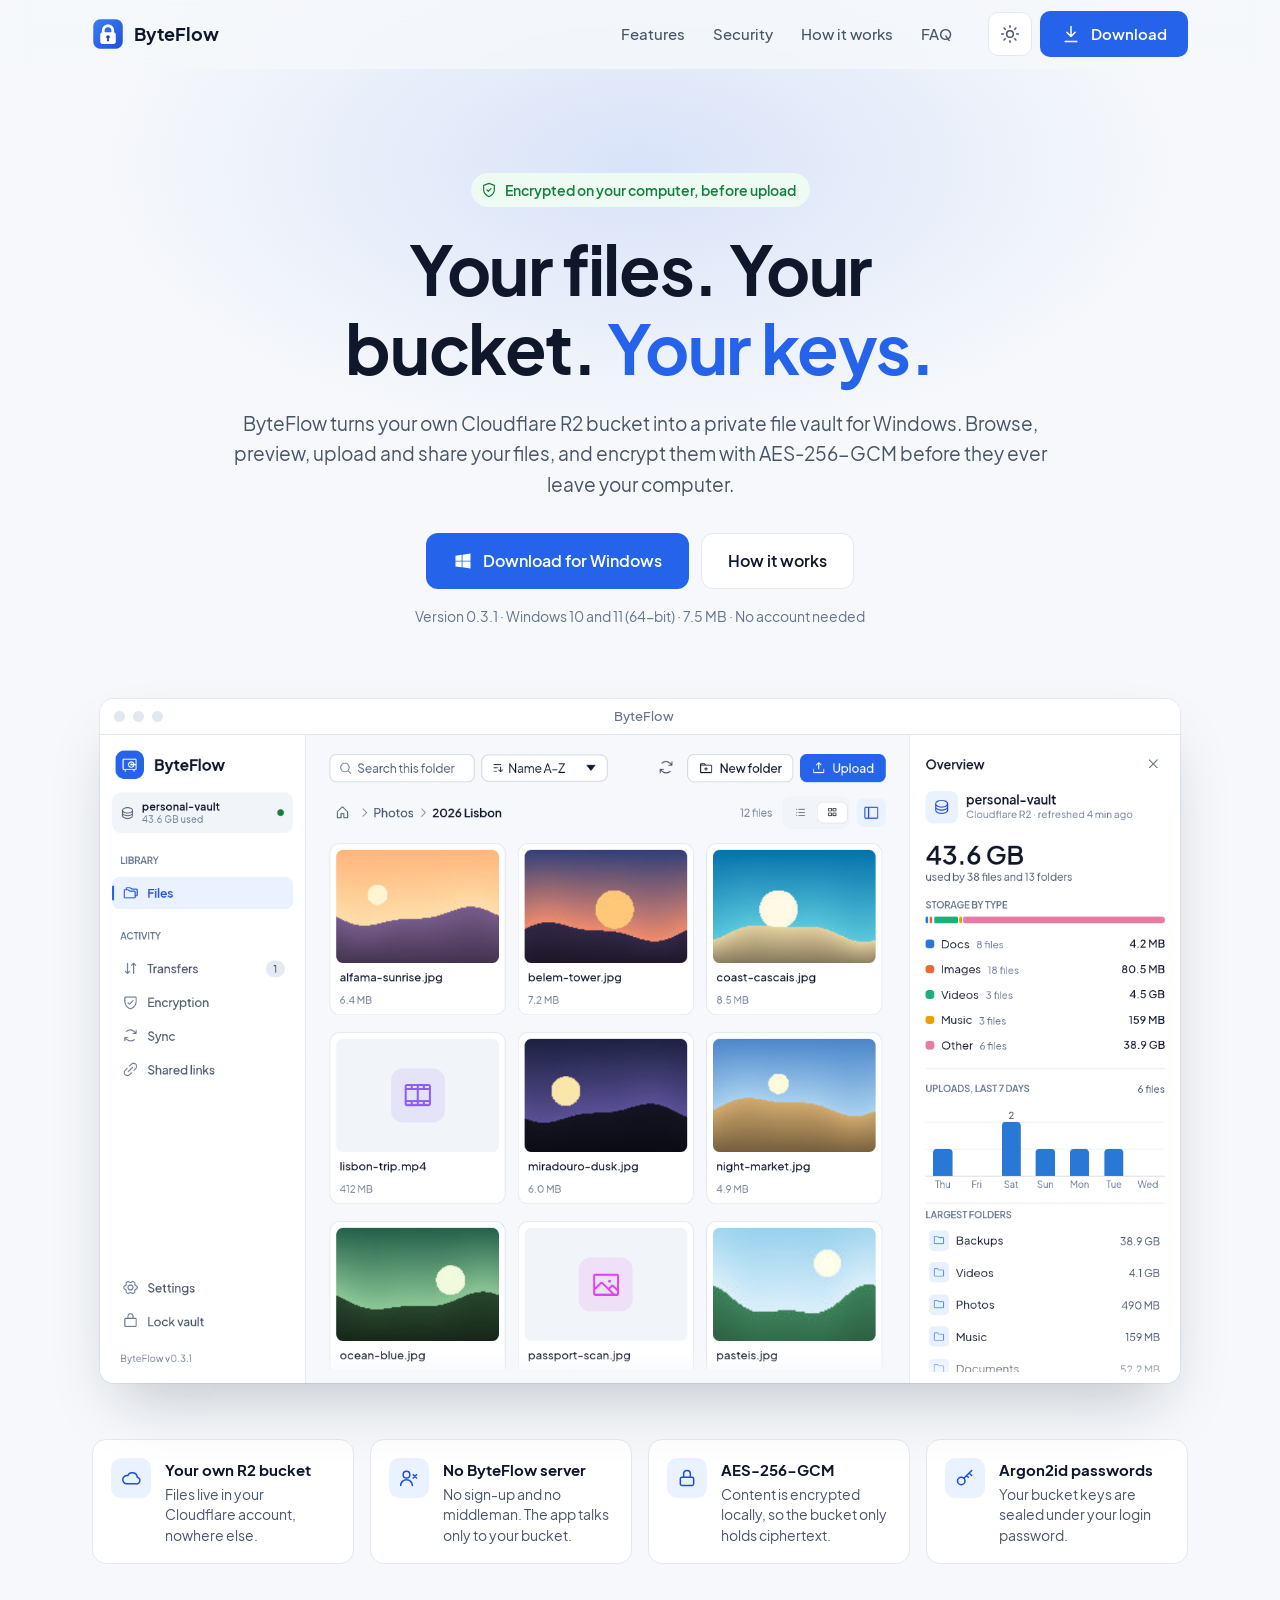
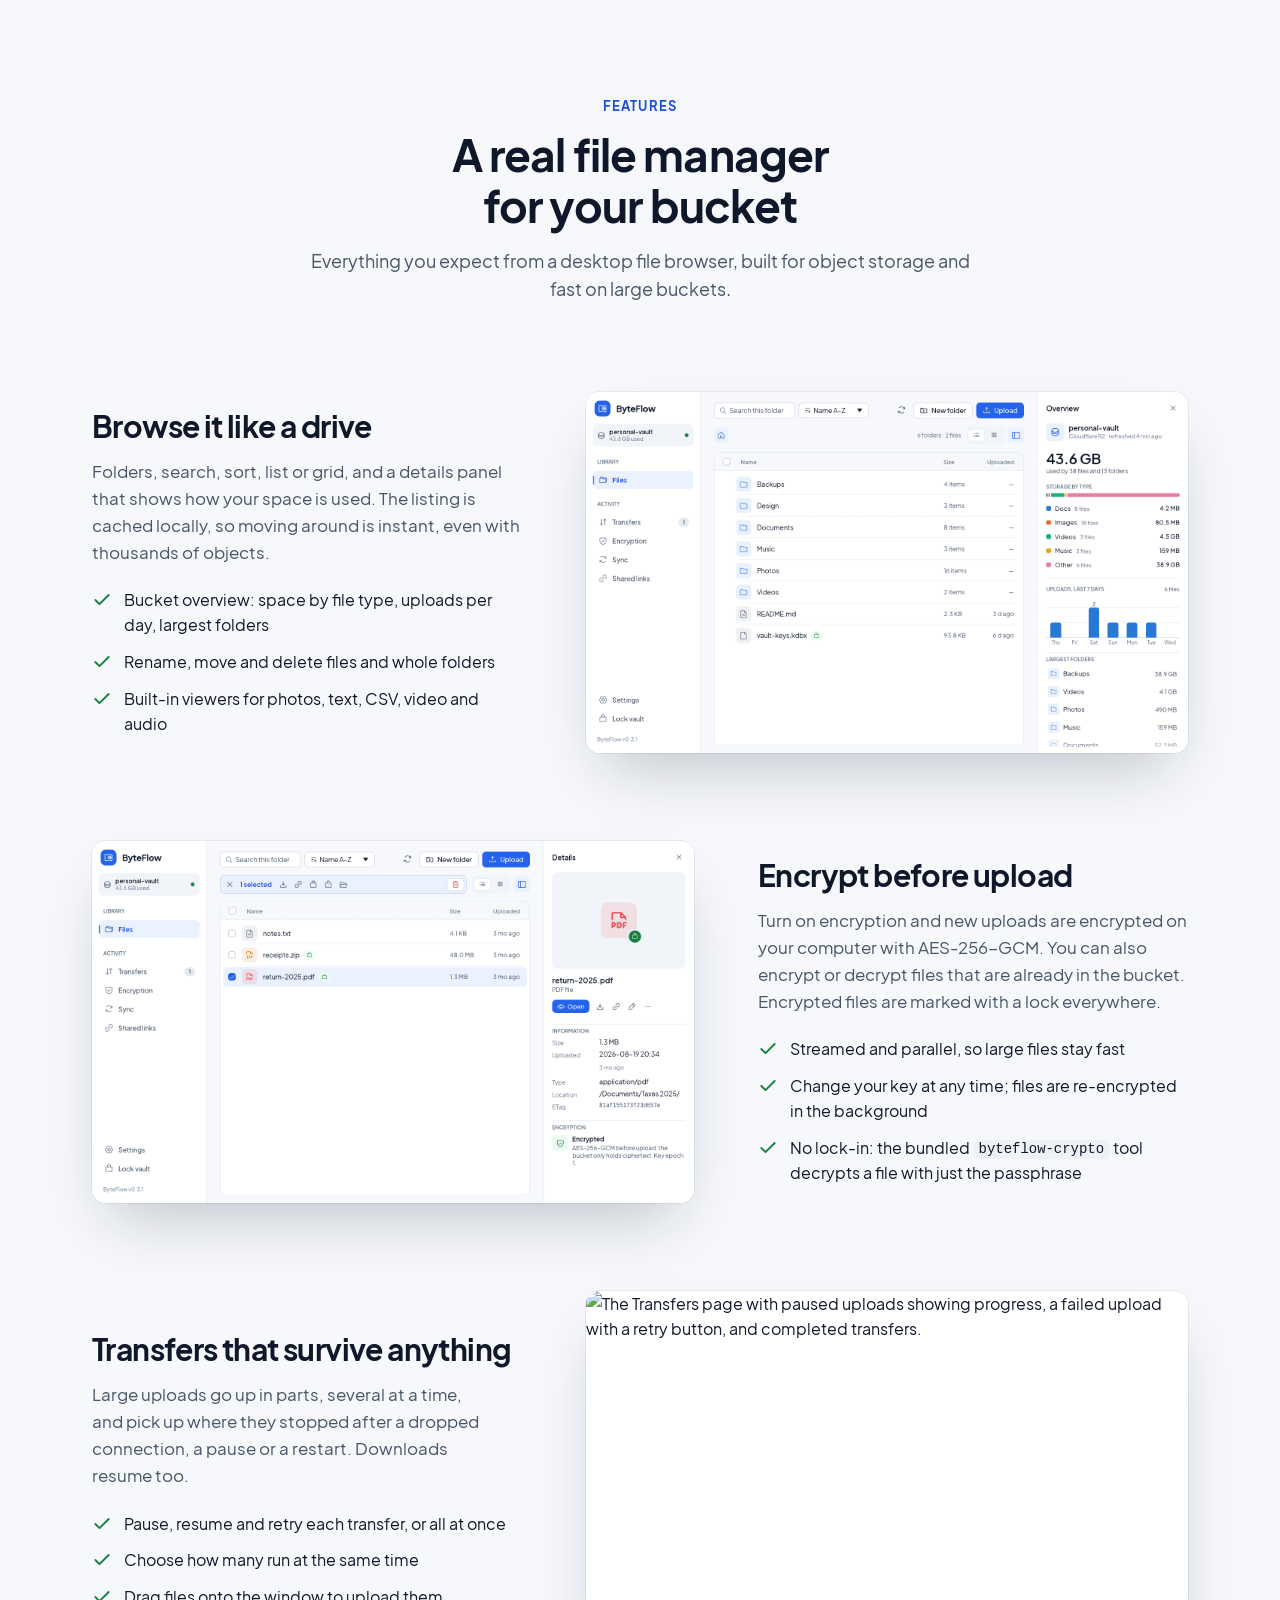
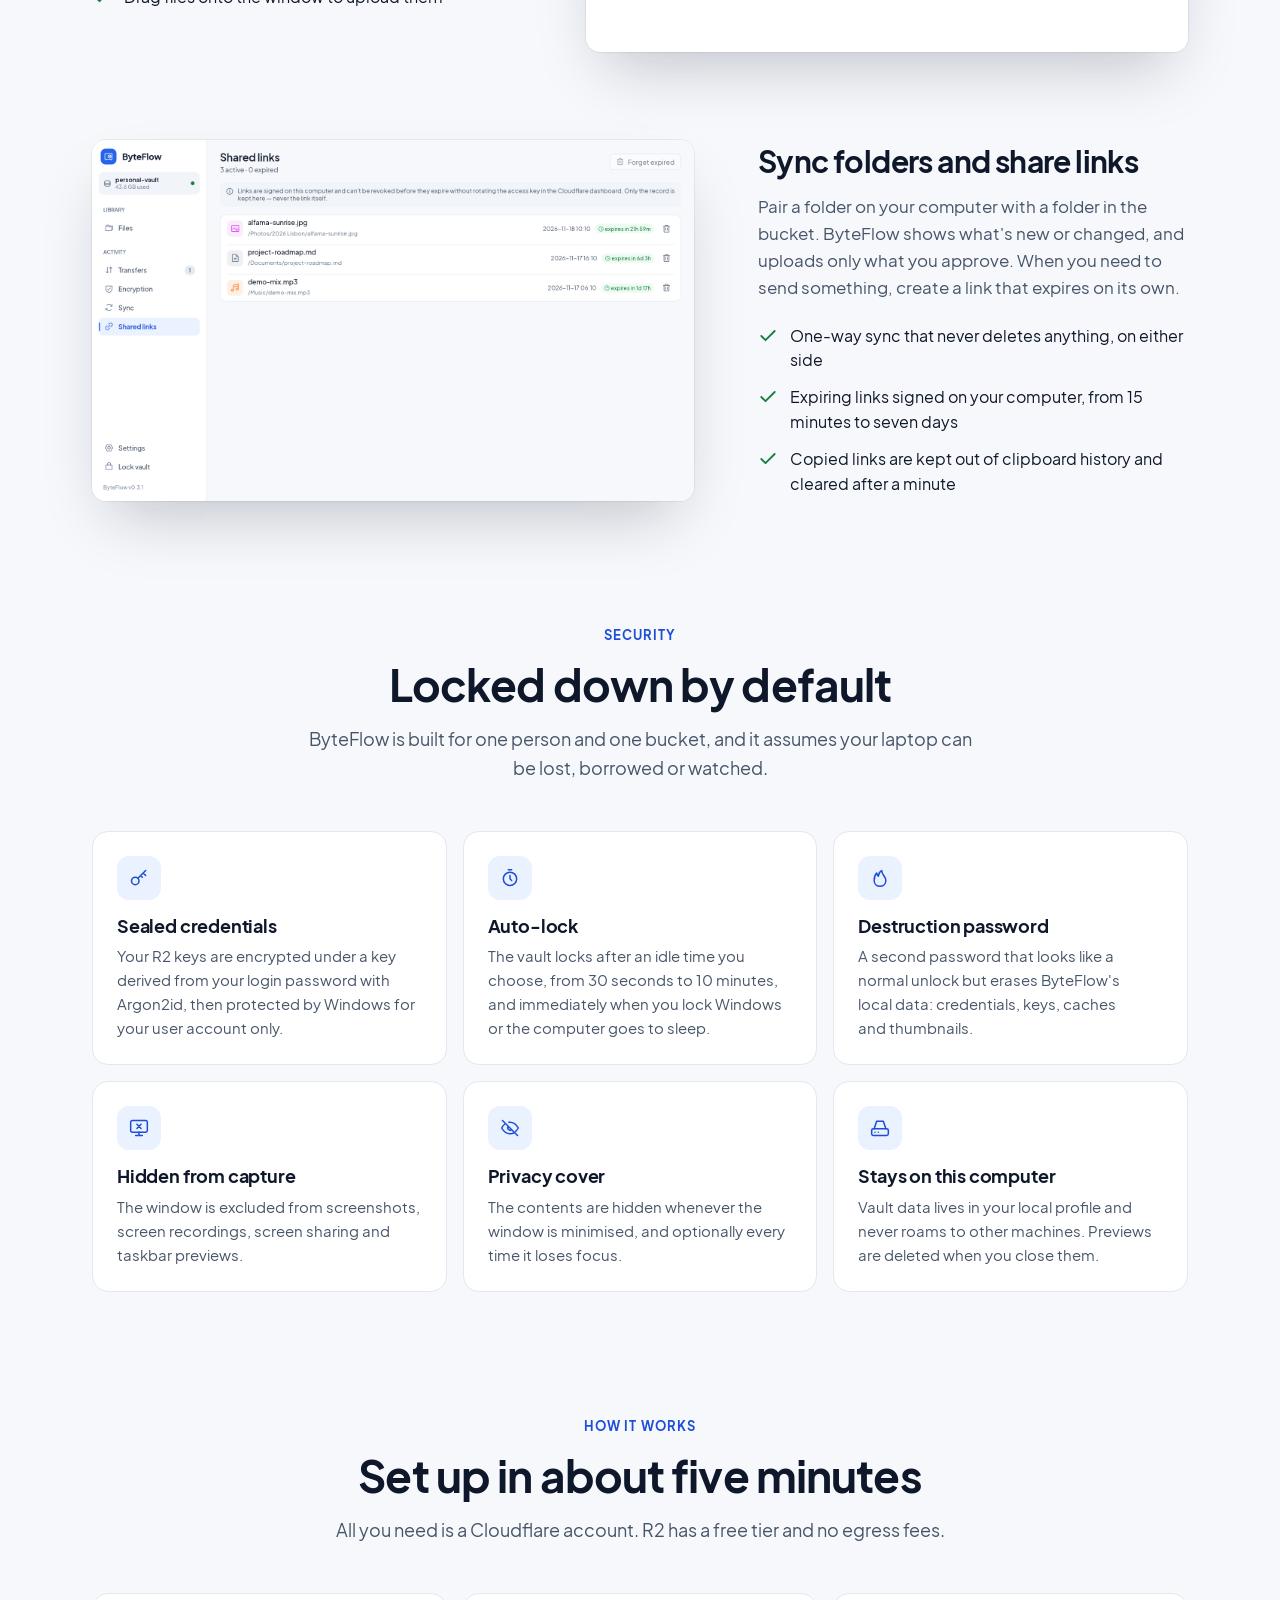
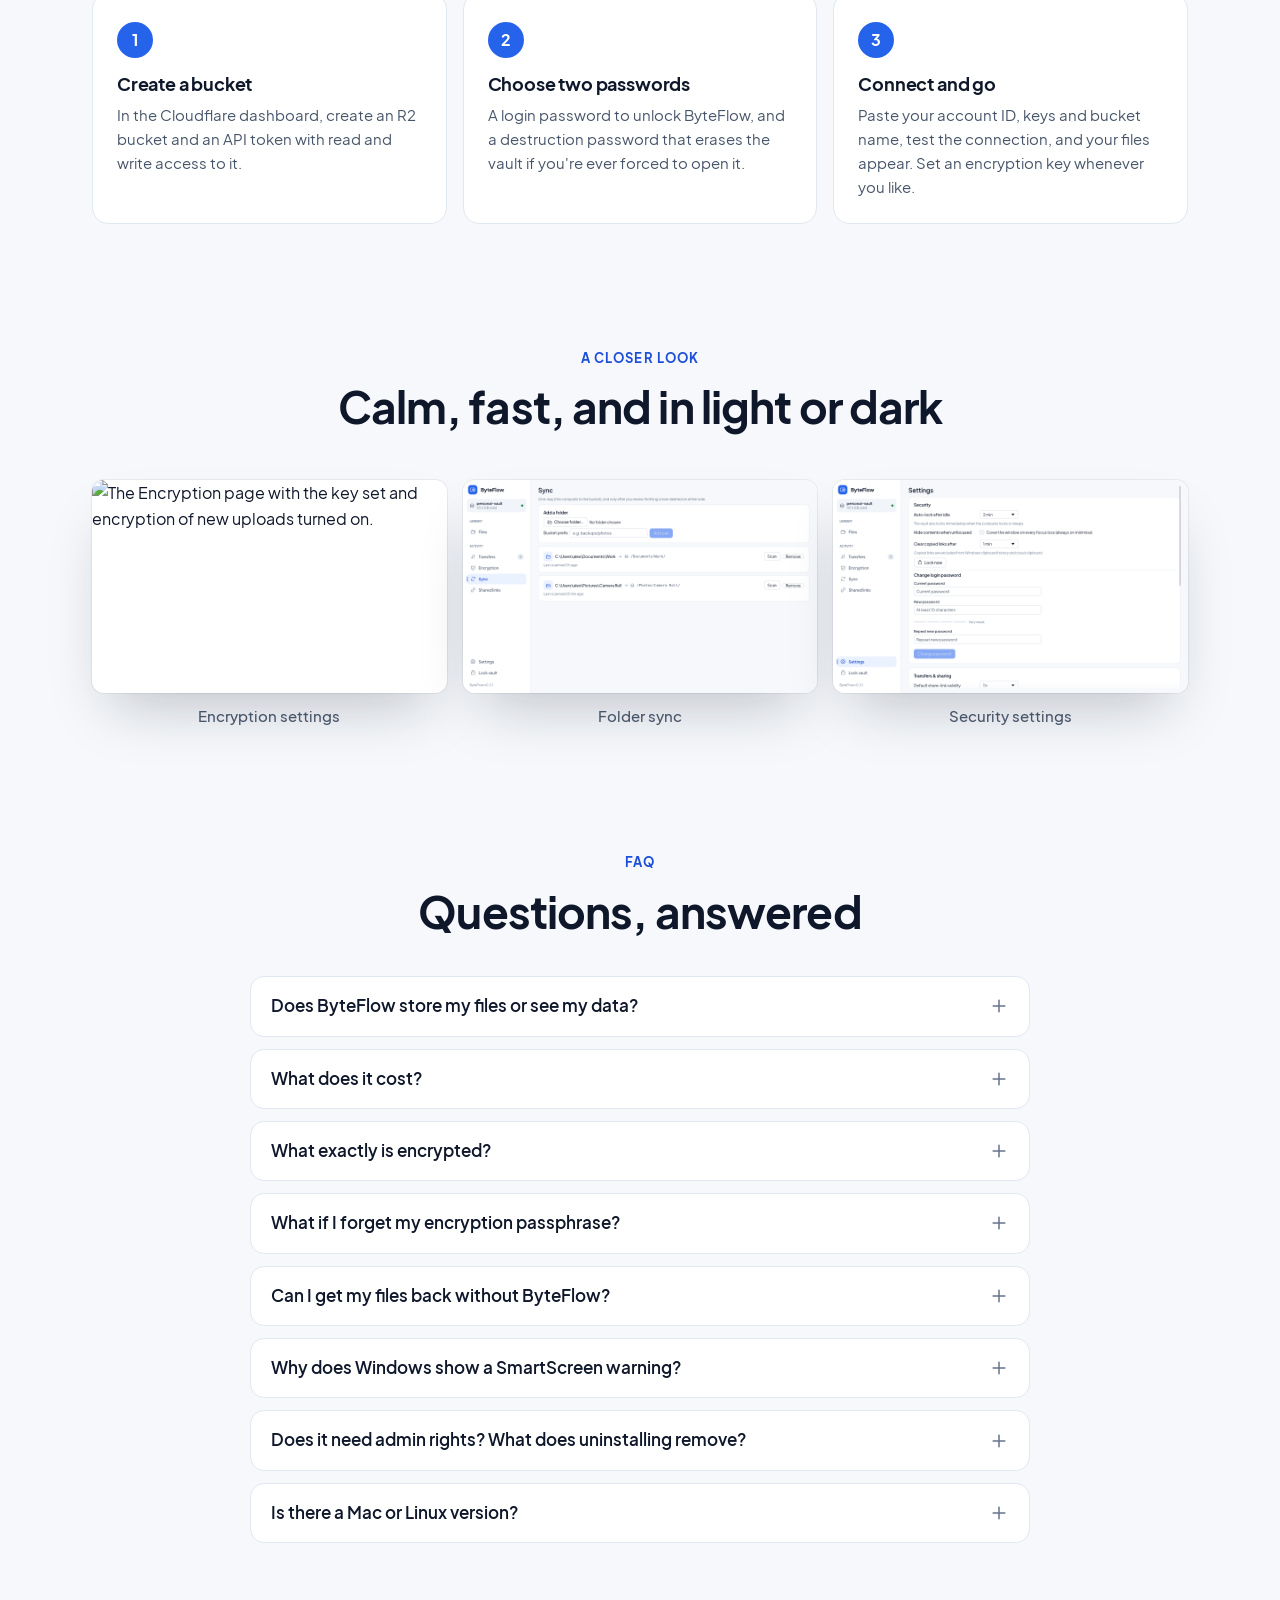
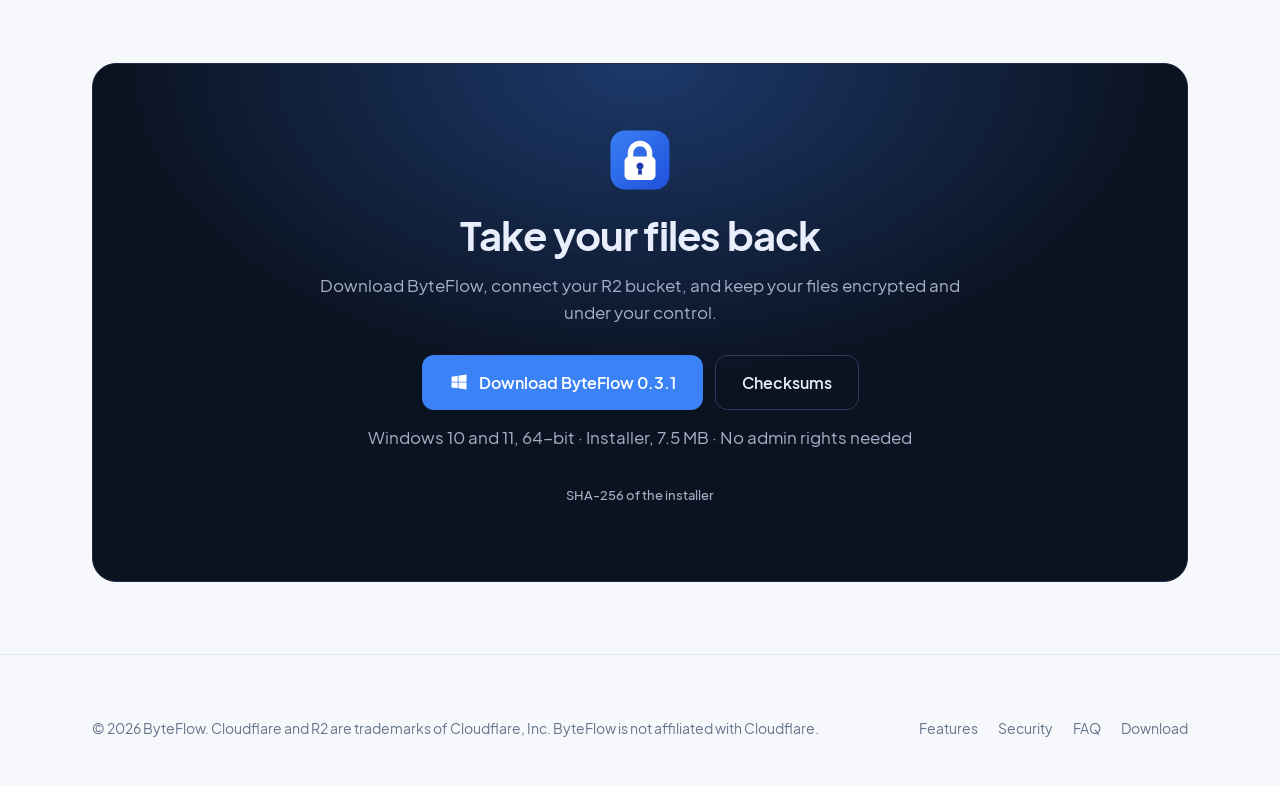
==== site/index.html @ e344b627 "Add product site and dev-env demo mode for screenshots - BYTEFLOW_DEV_DEMO seeds a throwaway vault w" ====
<!doctype html>
<html lang="en" class="no-js">
<head>
  <meta charset="utf-8">
  <meta name="viewport" content="width=device-width, initial-scale=1">
  <title>ByteFlow — Your encrypted file vault for Cloudflare R2</title>
  <meta name="description" content="ByteFlow is a Windows app that turns your own Cloudflare R2 bucket into a private file vault: browse, preview, upload and share, with AES-256-GCM encryption on your computer before anything leaves it.">
  <meta name="theme-color" content="#f6f8fb" media="(prefers-color-scheme: light)">
  <meta name="theme-color" content="#0b1220" media="(prefers-color-scheme: dark)">
  <meta property="og:type" content="website">
  <meta property="og:title" content="ByteFlow — Your encrypted file vault for Cloudflare R2">
  <meta property="og:description" content="Your files, in your own bucket, encrypted before they leave your computer. No ByteFlow account, no ByteFlow server.">
  <meta property="og:image" content="assets/photos-grid-light.png">
  <meta name="twitter:card" content="summary_large_image">
  <link rel="icon" href="favicon.ico" sizes="any">
  <link rel="icon" href="assets/icon.png" type="image/png">
  <link rel="apple-touch-icon" href="assets/icon.png">
  <link rel="preload" href="assets/fonts/PlusJakartaSans-Regular.ttf" as="font" type="font/ttf" crossorigin>
  <link rel="preload" href="assets/fonts/PlusJakartaSans-Bold.ttf" as="font" type="font/ttf" crossorigin>
  <script src="theme.js"></script>
  <link rel="stylesheet" href="styles.css">
</head>
<body>
<a class="skip" href="#main">Skip to content</a>

<svg class="sprite" width="0" height="0" aria-hidden="true">
  <symbol id="i-check" viewBox="0 0 24 24"><path d="M20 6 9 17l-5-5"/></symbol>
  <symbol id="i-plus" viewBox="0 0 24 24"><path d="M12 5v14M5 12h14"/></symbol>
  <symbol id="i-shield" viewBox="0 0 24 24"><path d="M12 22s8-4 8-10V5l-8-3-8 3v7c0 6 8 10 8 10z"/><path d="m9 12 2 2 4-4"/></symbol>
  <symbol id="i-lock" viewBox="0 0 24 24"><rect x="4" y="11" width="16" height="10" rx="2"/><path d="M8 11V7a4 4 0 0 1 8 0v4"/></symbol>
  <symbol id="i-key" viewBox="0 0 24 24"><circle cx="7.5" cy="15.5" r="4.5"/><path d="m10.7 12.3 9.3-9.3M17 6l3 3M14 9l2 2"/></symbol>
  <symbol id="i-cloud" viewBox="0 0 24 24"><path d="M17.5 19H7a5 5 0 1 1 1.1-9.9A6 6 0 0 1 19.5 11a4 4 0 0 1-2 8z"/></symbol>
  <symbol id="i-download" viewBox="0 0 24 24"><path d="M12 3v12M7 10l5 5 5-5M5 21h14"/></symbol>
  <symbol id="i-user-x" viewBox="0 0 24 24"><circle cx="9" cy="8" r="4"/><path d="M2 21a7 7 0 0 1 14 0M17 8l4 4M21 8l-4 4"/></symbol>
  <symbol id="i-timer" viewBox="0 0 24 24"><circle cx="12" cy="13" r="8"/><path d="M12 9v4l2 2M10 2h4"/></symbol>
  <symbol id="i-eye-off" viewBox="0 0 24 24"><path d="M3 3l18 18M10.6 5.1A10 10 0 0 1 12 5c6 0 10 7 10 7a17 17 0 0 1-3.2 4M6.6 6.6C3.9 8.4 2 12 2 12s4 7 10 7a9.7 9.7 0 0 0 5.4-1.6M9.9 9.9a3 3 0 0 0 4.2 4.2"/></symbol>
  <symbol id="i-monitor-x" viewBox="0 0 24 24"><rect x="2" y="3" width="20" height="14" rx="2"/><path d="M8 21h8M12 17v4M9.5 7.5l5 5M14.5 7.5l-5 5"/></symbol>
  <symbol id="i-clipboard" viewBox="0 0 24 24"><rect x="8" y="2" width="8" height="4" rx="1"/><path d="M16 4h2a2 2 0 0 1 2 2v14a2 2 0 0 1-2 2H6a2 2 0 0 1-2-2V6a2 2 0 0 1 2-2h2"/><path d="M9 13h6M9 17h4"/></symbol>
  <symbol id="i-flame" viewBox="0 0 24 24"><path d="M12 22c4 0 7-3 7-7 0-5-5-7-5-12-3 2-4 5-4 7-1-1-2-2-2-4-2 2-3 5-3 9 0 4 3 7 7 7z"/></symbol>
  <symbol id="i-drive" viewBox="0 0 24 24"><rect x="2" y="13" width="20" height="8" rx="2"/><path d="M5 13 8 4h8l3 9M6 17h.01M10 17h.01"/></symbol>
  <symbol id="i-terminal" viewBox="0 0 24 24"><path d="m4 17 6-6-6-6M12 19h8"/></symbol>
  <symbol id="i-sun" viewBox="0 0 24 24"><circle cx="12" cy="12" r="4"/><path d="M12 2v2M12 20v2M4.9 4.9l1.4 1.4M17.7 17.7l1.4 1.4M2 12h2M20 12h2M4.9 19.1l1.4-1.4M17.7 6.3l1.4-1.4"/></symbol>
  <symbol id="i-moon" viewBox="0 0 24 24"><path d="M21 12.8A9 9 0 1 1 11.2 3a7 7 0 0 0 9.8 9.8z"/></symbol>
  <symbol id="i-windows" viewBox="0 0 24 24"><path fill="currentColor" stroke="none" d="M3 5.6 10.4 4.6v7H3zM11.4 4.4 21 3v8.6h-9.6zM3 12.6h7.4v7L3 18.5zM11.4 12.6H21V21l-9.6-1.4z"/></symbol>
</svg>

<header class="nav" id="top">
  <div class="wrap">
    <a class="brand" href="#top" aria-label="ByteFlow home"><img src="assets/icon.png" alt="" width="32" height="32">ByteFlow</a>
    <nav aria-label="Main">
      <ul class="nav-links">
        <li><a href="#features">Features</a></li>
        <li><a href="#security">Security</a></li>
        <li><a href="#how">How it works</a></li>
        <li><a href="#faq">FAQ</a></li>
      </ul>
    </nav>
    <div class="nav-actions">
      <button class="theme-btn" type="button" id="theme-toggle" aria-label="Switch between light and dark theme">
        <svg class="icon sun" aria-hidden="true"><use href="#i-sun"/></svg>
        <svg class="icon moon" aria-hidden="true"><use href="#i-moon"/></svg>
      </button>
      <a class="btn btn-primary" href="#download"><svg class="icon" aria-hidden="true"><use href="#i-download"/></svg><span class="label-long">Download</span><span class="sr-only"> ByteFlow</span></a>
    </div>
  </div>
</header>

<main id="main">
  <section class="hero">
    <div class="wrap">
      <span class="eyebrow"><svg class="icon" aria-hidden="true"><use href="#i-shield"/></svg>Encrypted on your computer, before upload</span>
      <h1>Your files. Your bucket. <span class="accent">Your keys.</span></h1>
      <p class="lede">ByteFlow turns your own Cloudflare R2 bucket into a private file vault for Windows. Browse, preview, upload and share your files, and encrypt them with AES-256-GCM before they ever leave your computer.</p>
      <div class="hero-ctas">
        <a class="btn btn-primary btn-lg" href="download/ByteFlow-Setup-0.3.1-windows-x64.exe" download><svg class="icon" aria-hidden="true"><use href="#i-windows"/></svg>Download for Windows</a>
        <a class="btn btn-ghost btn-lg" href="#how">How it works</a>
      </div>
      <p class="hero-meta">Version 0.3.1 · Windows 10 and 11 (64-bit) · 7.5 MB · No account needed</p>

      <div class="shot">
        <div class="shot-bar" aria-hidden="true"><span></span><span></span><span></span><em>ByteFlow</em></div>
        <picture>
          <source srcset="assets/photos-grid-dark.png" media="(prefers-color-scheme: dark)" data-dark>
          <img src="assets/photos-grid-light.png" width="1600" height="960" fetchpriority="high" decoding="async"
               alt="ByteFlow showing a photo folder as a thumbnail grid, with a bucket overview panel listing 43.6 GB used, storage by type and recent uploads.">
        </picture>
      </div>
    </div>
  </section>

  <section class="facts" aria-label="At a glance">
    <div class="wrap">
      <ul>
        <li class="reveal"><span class="badge"><svg class="icon" aria-hidden="true"><use href="#i-cloud"/></svg></span><div><strong>Your own R2 bucket</strong><small>Files live in your Cloudflare account, nowhere else.</small></div></li>
        <li class="reveal"><span class="badge"><svg class="icon" aria-hidden="true"><use href="#i-user-x"/></svg></span><div><strong>No ByteFlow server</strong><small>No sign-up and no middleman. The app talks only to your bucket.</small></div></li>
        <li class="reveal"><span class="badge"><svg class="icon" aria-hidden="true"><use href="#i-lock"/></svg></span><div><strong>AES-256-GCM</strong><small>Content is encrypted locally, so the bucket only holds ciphertext.</small></div></li>
        <li class="reveal"><span class="badge"><svg class="icon" aria-hidden="true"><use href="#i-key"/></svg></span><div><strong>Argon2id passwords</strong><small>Your bucket keys are sealed under your login password.</small></div></li>
      </ul>
    </div>
  </section>

  <section class="section" id="features">
    <div class="wrap">
      <div class="section-head reveal">
        <span class="kicker">Features</span>
        <h2>A real file manager for your bucket</h2>
        <p>Everything you expect from a desktop file browser, built for object storage and fast on large buckets.</p>
      </div>

      <div class="feature">
        <div class="feature-text reveal">
          <h3>Browse it like a drive</h3>
          <p>Folders, search, sort, list or grid, and a details panel that shows how your space is used. The listing is cached locally, so moving around is instant, even with thousands of objects.</p>
          <ul class="checks">
            <li><svg class="icon" aria-hidden="true"><use href="#i-check"/></svg><span>Bucket overview: space by file type, uploads per day, largest folders</span></li>
            <li><svg class="icon" aria-hidden="true"><use href="#i-check"/></svg><span>Rename, move and delete files and whole folders</span></li>
            <li><svg class="icon" aria-hidden="true"><use href="#i-check"/></svg><span>Built-in viewers for photos, text, CSV, video and audio</span></li>
          </ul>
        </div>
        <div class="shot reveal">
          <picture>
            <source srcset="assets/files-dark.png" media="(prefers-color-scheme: dark)" data-dark>
            <img src="assets/files-light.png" width="1600" height="960" loading="lazy" decoding="async"
                 alt="The Files page listing the bucket's folders, with the overview panel showing storage by type and the largest folders.">
          </picture>
        </div>
      </div>

      <div class="feature flip">
        <div class="feature-text reveal">
          <h3>Encrypt before upload</h3>
          <p>Turn on encryption and new uploads are encrypted on your computer with AES-256-GCM. You can also encrypt or decrypt files that are already in the bucket. Encrypted files are marked with a lock everywhere.</p>
          <ul class="checks">
            <li><svg class="icon" aria-hidden="true"><use href="#i-check"/></svg><span>Streamed and parallel, so large files stay fast</span></li>
            <li><svg class="icon" aria-hidden="true"><use href="#i-check"/></svg><span>Change your key at any time; files are re-encrypted in the background</span></li>
            <li><svg class="icon" aria-hidden="true"><use href="#i-check"/></svg><span>No lock-in: the bundled <code>byteflow-crypto</code> tool decrypts a file with just the passphrase</span></li>
          </ul>
        </div>
        <div class="shot reveal">
          <picture>
            <source srcset="assets/file-details-dark.png" media="(prefers-color-scheme: dark)" data-dark>
            <img src="assets/file-details-light.png" width="1600" height="960" loading="lazy" decoding="async"
                 alt="An encrypted PDF selected in ByteFlow. The details panel shows its size, type and location, and marks it encrypted with AES-256-GCM.">
          </picture>
        </div>
      </div>

      <div class="feature">
        <div class="feature-text reveal">
          <h3>Transfers that survive anything</h3>
          <p>Large uploads go up in parts, several at a time, and pick up where they stopped after a dropped connection, a pause or a restart. Downloads resume too.</p>
          <ul class="checks">
            <li><svg class="icon" aria-hidden="true"><use href="#i-check"/></svg><span>Pause, resume and retry each transfer, or all at once</span></li>
            <li><svg class="icon" aria-hidden="true"><use href="#i-check"/></svg><span>Choose how many run at the same time</span></li>
            <li><svg class="icon" aria-hidden="true"><use href="#i-check"/></svg><span>Drag files onto the window to upload them</span></li>
          </ul>
        </div>
        <div class="shot reveal">
          <picture>
            <source srcset="assets/transfers-dark.png" media="(prefers-color-scheme: dark)" data-dark>
            <img src="assets/transfers-light.png" width="1600" height="960" loading="lazy" decoding="async"
                 alt="The Transfers page with paused uploads showing progress, a failed upload with a retry button, and completed transfers.">
          </picture>
        </div>
      </div>

      <div class="feature flip">
        <div class="feature-text reveal">
          <h3>Sync folders and share links</h3>
          <p>Pair a folder on your computer with a folder in the bucket. ByteFlow shows what's new or changed, and uploads only what you approve. When you need to send something, create a link that expires on its own.</p>
          <ul class="checks">
            <li><svg class="icon" aria-hidden="true"><use href="#i-check"/></svg><span>One-way sync that never deletes anything, on either side</span></li>
            <li><svg class="icon" aria-hidden="true"><use href="#i-check"/></svg><span>Expiring links signed on your computer, from 15 minutes to seven days</span></li>
            <li><svg class="icon" aria-hidden="true"><use href="#i-check"/></svg><span>Copied links are kept out of clipboard history and cleared after a minute</span></li>
          </ul>
        </div>
        <div class="shot reveal">
          <picture>
            <source srcset="assets/links-dark.png" media="(prefers-color-scheme: dark)" data-dark>
            <img src="assets/links-light.png" width="1600" height="960" loading="lazy" decoding="async"
                 alt="The Shared links page listing three active links, each with its creation time and how long until it expires.">
          </picture>
        </div>
      </div>
    </div>
  </section>

  <section class="section" id="security">
    <div class="wrap">
      <div class="section-head reveal">
        <span class="kicker">Security</span>
        <h2>Locked down by default</h2>
        <p>ByteFlow is built for one person and one bucket, and it assumes your laptop can be lost, borrowed or watched.</p>
      </div>
      <div class="grid">
        <article class="card reveal">
          <span class="badge"><svg class="icon" aria-hidden="true"><use href="#i-key"/></svg></span>
          <h3>Sealed credentials</h3>
          <p>Your R2 keys are encrypted under a key derived from your login password with Argon2id, then protected by Windows for your user account only.</p>
        </article>
        <article class="card reveal">
          <span class="badge"><svg class="icon" aria-hidden="true"><use href="#i-timer"/></svg></span>
          <h3>Auto-lock</h3>
          <p>The vault locks after an idle time you choose, from 30 seconds to 10 minutes, and immediately when you lock Windows or the computer goes to sleep.</p>
        </article>
        <article class="card reveal">
          <span class="badge"><svg class="icon" aria-hidden="true"><use href="#i-flame"/></svg></span>
          <h3>Destruction password</h3>
          <p>A second password that looks like a normal unlock but erases ByteFlow's local data: credentials, keys, caches and thumbnails.</p>
        </article>
        <article class="card reveal">
          <span class="badge"><svg class="icon" aria-hidden="true"><use href="#i-monitor-x"/></svg></span>
          <h3>Hidden from capture</h3>
          <p>The window is excluded from screenshots, screen recordings, screen sharing and taskbar previews.</p>
        </article>
        <article class="card reveal">
          <span class="badge"><svg class="icon" aria-hidden="true"><use href="#i-eye-off"/></svg></span>
          <h3>Privacy cover</h3>
          <p>The contents are hidden whenever the window is minimised, and optionally every time it loses focus.</p>
        </article>
        <article class="card reveal">
          <span class="badge"><svg class="icon" aria-hidden="true"><use href="#i-drive"/></svg></span>
          <h3>Stays on this computer</h3>
          <p>Vault data lives in your local profile and never roams to other machines. Previews are deleted when you close them.</p>
        </article>
      </div>
    </div>
  </section>

  <section class="section" id="how">
    <div class="wrap">
      <div class="section-head reveal">
        <span class="kicker">How it works</span>
        <h2>Set up in about five minutes</h2>
        <p>All you need is a Cloudflare account. R2 has a free tier and no egress fees.</p>
      </div>
      <ol class="steps">
        <li class="reveal">
          <h3>Create a bucket</h3>
          <p>In the Cloudflare dashboard, create an R2 bucket and an API token with read and write access to it.</p>
        </li>
        <li class="reveal">
          <h3>Choose two passwords</h3>
          <p>A login password to unlock ByteFlow, and a destruction password that erases the vault if you're ever forced to open it.</p>
        </li>
        <li class="reveal">
          <h3>Connect and go</h3>
          <p>Paste your account ID, keys and bucket name, test the connection, and your files appear. Set an encryption key whenever you like.</p>
        </li>
      </ol>
    </div>
  </section>

  <section class="section" id="screens" aria-labelledby="screens-h">
    <div class="wrap">
      <div class="section-head reveal">
        <span class="kicker">A closer look</span>
        <h2 id="screens-h">Calm, fast, and in light or dark</h2>
      </div>
      <div class="gallery">
        <figure class="reveal">
          <div class="shot">
            <picture>
              <source srcset="assets/encryption-dark.png" media="(prefers-color-scheme: dark)" data-dark>
              <img src="assets/encryption-light.png" width="1600" height="960" loading="lazy" decoding="async" alt="The Encryption page with the key set and encryption of new uploads turned on.">
            </picture>
          </div>
          <figcaption>Encryption settings</figcaption>
        </figure>
        <figure class="reveal">
          <div class="shot">
            <picture>
              <source srcset="assets/sync-dark.png" media="(prefers-color-scheme: dark)" data-dark>
              <img src="assets/sync-light.png" width="1600" height="960" loading="lazy" decoding="async" alt="The Sync page with two local folders paired to bucket folders.">
            </picture>
          </div>
          <figcaption>Folder sync</figcaption>
        </figure>
        <figure class="reveal">
          <div class="shot">
            <picture>
              <source srcset="assets/settings-dark.png" media="(prefers-color-scheme: dark)" data-dark>
              <img src="assets/settings-light.png" width="1600" height="960" loading="lazy" decoding="async" alt="The Settings page with auto-lock, privacy cover, clipboard clearing and password options.">
            </picture>
          </div>
          <figcaption>Security settings</figcaption>
        </figure>
      </div>
    </div>
  </section>

  <section class="section" id="faq">
    <div class="wrap">
      <div class="section-head reveal">
        <span class="kicker">FAQ</span>
        <h2>Questions, answered</h2>
      </div>
      <div class="faq">
        <details>
          <summary>Does ByteFlow store my files or see my data?<svg class="icon" aria-hidden="true"><use href="#i-plus"/></svg></summary>
          <div><p>No. There is no ByteFlow server or account. The app connects directly to your own R2 bucket, and your credentials stay on your computer, encrypted.</p></div>
        </details>
        <details>
          <summary>What does it cost?<svg class="icon" aria-hidden="true"><use href="#i-plus"/></svg></summary>
          <div><p>The app is free to download. Storage is billed by Cloudflare to your own account at their R2 rates, and R2 includes a free tier.</p></div>
        </details>
        <details>
          <summary>What exactly is encrypted?<svg class="icon" aria-hidden="true"><use href="#i-plus"/></svg></summary>
          <div>
            <p>With encryption on, the contents of each file are encrypted with AES-256-GCM on your computer before upload, so Cloudflare only ever stores ciphertext.</p>
            <p>File and folder names, sizes and dates are not encrypted: they stay readable so you can browse the bucket. Keep that in mind when you name sensitive files.</p>
          </div>
        </details>
        <details>
          <summary>What if I forget my encryption passphrase?<svg class="icon" aria-hidden="true"><use href="#i-plus"/></svg></summary>
          <div><p>Encrypted files can't be recovered without it. Nobody, including us, has a copy or a back door. Keep the passphrase in a password manager.</p></div>
        </details>
        <details>
          <summary>Can I get my files back without ByteFlow?<svg class="icon" aria-hidden="true"><use href="#i-plus"/></svg></summary>
          <div><p>Yes. Unencrypted files are ordinary objects in your bucket, readable by any S3-compatible tool. Encrypted files can be decrypted with the <code>byteflow-crypto</code> command-line tool and your passphrase, with no vault or account needed.</p></div>
        </details>
        <details>
          <summary>Why does Windows show a SmartScreen warning?<svg class="icon" aria-hidden="true"><use href="#i-plus"/></svg></summary>
          <div><p>The installer isn't code-signed yet, so Windows warns about it the first time. Choose "More info", then "Run anyway". You can check the download against its SHA-256 checksum below.</p></div>
        </details>
        <details>
          <summary>Does it need admin rights? What does uninstalling remove?<svg class="icon" aria-hidden="true"><use href="#i-plus"/></svg></summary>
          <div><p>No admin rights are needed: ByteFlow installs for your user by default, and offers an all-users install. Uninstalling removes the program but keeps your vault, so a reinstall picks up where you left off. To erase the vault, use Settings → Danger zone.</p></div>
        </details>
        <details>
          <summary>Is there a Mac or Linux version?<svg class="icon" aria-hidden="true"><use href="#i-plus"/></svg></summary>
          <div><p>Not yet. ByteFlow currently ships for Windows 10 and 11 (64-bit).</p></div>
        </details>
      </div>
    </div>
  </section>

  <section class="cta" id="download">
    <div class="wrap">
      <div class="cta-box reveal">
        <img src="assets/icon.png" alt="" width="64" height="64" loading="lazy">
        <h2>Take your files back</h2>
        <p>Download ByteFlow, connect your R2 bucket, and keep your files encrypted and under your control.</p>
        <div class="hero-ctas">
          <a class="btn btn-primary btn-lg" href="download/ByteFlow-Setup-0.3.1-windows-x64.exe" download><svg class="icon" aria-hidden="true"><use href="#i-windows"/></svg>Download ByteFlow 0.3.1</a>
          <a class="btn btn-ghost btn-lg" href="download/SHA256SUMS.txt">Checksums</a>
        </div>
        <p class="dl-meta">Windows 10 and 11, 64-bit · Installer, 7.5 MB · No admin rights needed</p>
        <details class="checksum">
          <summary>SHA-256 of the installer</summary>
          <code>cd240e734c96a6d58d6cde2e15791be1facfe9e48cc774603b55c0c5f3d3bc77</code>
        </details>
      </div>
    </div>
  </section>
</main>

<footer>
  <div class="wrap">
    <p>© 2026 ByteFlow. Cloudflare and R2 are trademarks of Cloudflare, Inc. ByteFlow is not affiliated with Cloudflare.</p>
    <nav aria-label="Footer">
      <a href="#features">Features</a>
      <a href="#security">Security</a>
      <a href="#faq">FAQ</a>
      <a href="#download">Download</a>
    </nav>
  </div>
</footer>

<script src="main.js" defer></script>
</body>
</html>
---- site/styles.css ----
/* ByteFlow site. Tokens mirror the app's theme.rs so the page and the
   screenshots read as one product. Fonts are self-hosted: no third-party
   requests. */

@font-face { font-family: "Plus Jakarta Sans"; src: url("assets/fonts/PlusJakartaSans-Regular.ttf") format("truetype"); font-weight: 400; font-display: swap; }
@font-face { font-family: "Plus Jakarta Sans"; src: url("assets/fonts/PlusJakartaSans-Medium.ttf") format("truetype"); font-weight: 500; font-display: swap; }
@font-face { font-family: "Plus Jakarta Sans"; src: url("assets/fonts/PlusJakartaSans-SemiBold.ttf") format("truetype"); font-weight: 600; font-display: swap; }
@font-face { font-family: "Plus Jakarta Sans"; src: url("assets/fonts/PlusJakartaSans-Bold.ttf") format("truetype"); font-weight: 700; font-display: swap; }

:root {
  color-scheme: light;
  --canvas: #f6f8fb;
  --surface: #ffffff;
  --surface-2: #eef2f7;
  --border: #e2e8f0;
  --text: #0f172a;
  --text-muted: #475569;
  --text-subtle: #64748b;
  --primary: #2563eb;
  --primary-hover: #1d4ed8;
  --primary-soft: #eaf1ff;
  --primary-text: #1d4ed8;
  --on-primary: #ffffff;
  --success: #15803d;
  --success-soft: #edfbf2;
  --hero-glow: rgba(37, 99, 235, 0.14);
  --shot-shadow: 0 30px 60px -20px rgba(15, 23, 42, 0.25), 0 0 0 1px rgba(15, 23, 42, 0.06);
  --radius: 16px;
  --max: 1160px;
  --gutter: clamp(16px, 4vw, 32px);
}

@media (prefers-color-scheme: dark) {
  :root:not([data-theme="light"]) {
    color-scheme: dark;
    --canvas: #0b1220;
    --surface: #111a2e;
    --surface-2: #16213a;
    --border: #1f2b45;
    --text: #e8eefb;
    --text-muted: #a5b1c8;
    --text-subtle: #8693ad;
    --primary: #3b82f6;
    --primary-hover: #60a5fa;
    --primary-soft: #16264a;
    --primary-text: #8ab4ff;
    --success: #4ade80;
    --success-soft: #10291c;
    --hero-glow: rgba(59, 130, 246, 0.22);
    --shot-shadow: 0 30px 60px -20px rgba(0, 0, 0, 0.6), 0 0 0 1px rgba(255, 255, 255, 0.06);
  }
}
:root[data-theme="dark"] {
  color-scheme: dark;
  --canvas: #0b1220;
  --surface: #111a2e;
  --surface-2: #16213a;
  --border: #1f2b45;
  --text: #e8eefb;
  --text-muted: #a5b1c8;
  --text-subtle: #8693ad;
  --primary: #3b82f6;
  --primary-hover: #60a5fa;
  --primary-soft: #16264a;
  --primary-text: #8ab4ff;
  --success: #4ade80;
  --success-soft: #10291c;
  --hero-glow: rgba(59, 130, 246, 0.22);
  --shot-shadow: 0 30px 60px -20px rgba(0, 0, 0, 0.6), 0 0 0 1px rgba(255, 255, 255, 0.06);
}

*, *::before, *::after { box-sizing: border-box; }
html { scroll-behavior: smooth; -webkit-text-size-adjust: 100%; }
@media (prefers-reduced-motion: reduce) { html { scroll-behavior: auto; } }
body {
  margin: 0;
  background: var(--canvas);
  color: var(--text);
  font-family: "Plus Jakarta Sans", system-ui, -apple-system, "Segoe UI", sans-serif;
  font-size: 16px;
  line-height: 1.6;
  -webkit-font-smoothing: antialiased;
  overflow-x: hidden;
}
img { max-width: 100%; height: auto; display: block; }
a { color: var(--primary-text); text-underline-offset: 3px; }
h1, h2, h3 { line-height: 1.15; letter-spacing: -0.02em; margin: 0; text-wrap: balance; }
p { margin: 0; text-wrap: pretty; }
code { font-family: ui-monospace, "Cascadia Code", Consolas, monospace; font-size: 0.9em; background: var(--surface-2); padding: 0.1em 0.4em; border-radius: 6px; }
:focus-visible { outline: 2.5px solid var(--primary); outline-offset: 3px; border-radius: 8px; }
.sr-only { position: absolute; width: 1px; height: 1px; overflow: hidden; clip: rect(0 0 0 0); white-space: nowrap; }
.skip { position: absolute; left: 16px; top: -60px; z-index: 100; background: var(--primary); color: var(--on-primary); padding: 10px 16px; border-radius: 10px; font-weight: 600; text-decoration: none; }
.skip:focus { top: 12px; }

.wrap { max-width: var(--max); margin: 0 auto; padding: 0 var(--gutter); }
.icon { width: 20px; height: 20px; flex: none; stroke: currentColor; fill: none; stroke-width: 1.8; stroke-linecap: round; stroke-linejoin: round; }

/* ---------------------------------------------------------------- nav -- */
.nav {
  position: sticky; top: 0; z-index: 50;
  background: color-mix(in srgb, var(--canvas) 82%, transparent);
  backdrop-filter: saturate(160%) blur(14px);
  -webkit-backdrop-filter: saturate(160%) blur(14px);
  border-bottom: 1px solid transparent;
  transition: border-color 200ms ease;
}
.nav.scrolled { border-bottom-color: var(--border); }
.nav .wrap { display: flex; align-items: center; gap: 24px; height: 68px; }
.brand { display: flex; align-items: center; gap: 10px; font-weight: 700; font-size: 18px; color: var(--text); text-decoration: none; }
.brand img { width: 32px; height: 32px; border-radius: 9px; }
.nav nav { margin-left: auto; }
.nav-links { display: flex; gap: 4px; list-style: none; padding: 0; margin: 0; }
.nav-links a { display: block; padding: 8px 12px; border-radius: 8px; color: var(--text-muted); font-weight: 500; font-size: 15px; text-decoration: none; transition: color 150ms ease, background-color 150ms ease; }
.nav-links a:hover { color: var(--text); background: var(--surface-2); }
.nav-actions { display: flex; align-items: center; gap: 8px; }
.theme-btn {
  display: grid; place-items: center; width: 44px; height: 44px;
  border: 1px solid var(--border); border-radius: 10px; background: var(--surface);
  color: var(--text-muted); cursor: pointer; transition: color 150ms ease, border-color 150ms ease;
}
.theme-btn:hover { color: var(--text); border-color: var(--text-subtle); }
.theme-btn .moon { display: none; }
:root[data-theme="dark"] .theme-btn .sun { display: none; }
:root[data-theme="dark"] .theme-btn .moon { display: block; }
@media (prefers-color-scheme: dark) {
  :root:not([data-theme="light"]) .theme-btn .sun { display: none; }
  :root:not([data-theme="light"]) .theme-btn .moon { display: block; }
}

/* ------------------------------------------------------------ buttons -- */
.btn {
  display: inline-flex; align-items: center; justify-content: center; gap: 10px;
  min-height: 44px; padding: 10px 20px; border-radius: 10px;
  font: inherit; font-weight: 600; font-size: 15px; text-decoration: none; cursor: pointer;
  border: 1px solid transparent;
  transition: background-color 150ms ease, border-color 150ms ease, color 150ms ease, transform 150ms ease;
}
.btn:active { transform: translateY(1px); }
.btn-primary { background: var(--primary); color: var(--on-primary); }
.btn-primary:hover { background: var(--primary-hover); }
.btn-ghost { background: var(--surface); color: var(--text); border-color: var(--border); }
.btn-ghost:hover { border-color: var(--text-subtle); }
.btn-lg { min-height: 52px; padding: 14px 26px; font-size: 16px; border-radius: 12px; }

/* --------------------------------------------------------------- hero -- */
.hero { position: relative; padding: clamp(56px, 9vw, 104px) 0 0; text-align: center; isolation: isolate; }
.hero::before {
  content: ""; position: absolute; inset: -120px 0 auto; height: 720px; z-index: -1;
  background: radial-gradient(60% 55% at 50% 30%, var(--hero-glow), transparent 70%);
}
.eyebrow {
  display: inline-flex; align-items: center; gap: 8px;
  padding: 6px 14px 6px 10px; border-radius: 999px;
  background: var(--success-soft); color: var(--success);
  font-size: 14px; font-weight: 600;
}
.eyebrow .icon { width: 16px; height: 16px; }
.hero h1 { margin: 22px auto 0; max-width: 15ch; font-size: clamp(38px, 6.4vw, 68px); font-weight: 700; }
.hero h1 .accent { color: var(--primary); }
.hero .lede { margin: 22px auto 0; max-width: 60ch; font-size: clamp(17px, 2vw, 19px); color: var(--text-muted); }
.hero-ctas { display: flex; flex-wrap: wrap; justify-content: center; gap: 12px; margin-top: 34px; }
.hero-meta { margin-top: 16px; font-size: 14px; color: var(--text-subtle); }

.shot {
  margin: clamp(48px, 7vw, 72px) auto 0; max-width: 1080px;
  border-radius: 14px; overflow: hidden; background: var(--surface);
  box-shadow: var(--shot-shadow);
}
.shot-bar { display: flex; align-items: center; gap: 8px; height: 36px; padding: 0 14px; border-bottom: 1px solid var(--border); background: var(--surface); }
.shot-bar span { width: 11px; height: 11px; border-radius: 50%; background: var(--border); }
.shot-bar em { margin-left: auto; margin-right: auto; font-style: normal; font-size: 12.5px; color: var(--text-subtle); font-weight: 500; padding-right: 50px; }
.shot img { width: 100%; aspect-ratio: 5 / 3; }

/* --------------------------------------------------------- trust strip -- */
.facts { padding: 56px 0 8px; }
.facts ul { list-style: none; margin: 0; padding: 0; display: grid; grid-template-columns: repeat(4, 1fr); gap: 16px; }
.facts li { display: flex; gap: 14px; align-items: flex-start; padding: 18px; border-radius: 14px; background: var(--surface); border: 1px solid var(--border); }
.facts .badge { display: grid; place-items: center; width: 40px; height: 40px; border-radius: 10px; background: var(--primary-soft); color: var(--primary-text); flex: none; }
.facts strong { display: block; font-size: 15px; font-weight: 700; }
.facts small { display: block; color: var(--text-muted); font-size: 14px; line-height: 1.45; margin-top: 2px; }

/* ------------------------------------------------------------ sections -- */
section { scroll-margin-top: 80px; }
.section { padding: clamp(72px, 10vw, 120px) 0 0; }
.section-head { max-width: 680px; margin: 0 auto; text-align: center; }
.kicker { font-size: 13px; font-weight: 700; letter-spacing: 0.08em; text-transform: uppercase; color: var(--primary-text); }
.section-head h2 { margin-top: 12px; font-size: clamp(30px, 4.2vw, 44px); font-weight: 700; }
.section-head p { margin-top: 16px; font-size: 18px; color: var(--text-muted); }

.feature { display: grid; grid-template-columns: 5fr 7fr; gap: clamp(32px, 5vw, 64px); align-items: center; margin-top: clamp(56px, 8vw, 88px); }
.feature.flip { grid-template-columns: 7fr 5fr; }
.feature.flip .feature-text { order: 2; }
.feature h3 { font-size: clamp(24px, 2.8vw, 30px); font-weight: 700; }
.feature-text > p { margin-top: 14px; color: var(--text-muted); font-size: 17px; }
.checks { list-style: none; margin: 22px 0 0; padding: 0; display: grid; gap: 12px; }
.checks li { display: flex; gap: 12px; align-items: flex-start; font-size: 15.5px; }
.checks .icon { width: 20px; height: 20px; margin-top: 2px; color: var(--success); stroke-width: 2.2; }
.feature .shot { margin: 0; max-width: none; }

/* -------------------------------------------------------- security grid -- */
.grid { display: grid; grid-template-columns: repeat(3, 1fr); gap: 16px; margin-top: 48px; }
.card { padding: 24px; border-radius: var(--radius); background: var(--surface); border: 1px solid var(--border); transition: border-color 200ms ease, transform 200ms ease; }
.card:hover { border-color: color-mix(in srgb, var(--primary) 40%, var(--border)); }
.card .badge { display: grid; place-items: center; width: 44px; height: 44px; border-radius: 12px; background: var(--primary-soft); color: var(--primary-text); }
.card h3 { margin-top: 16px; font-size: 18px; font-weight: 700; letter-spacing: -0.01em; }
.card p { margin-top: 8px; font-size: 15px; color: var(--text-muted); }

/* ---------------------------------------------------------- how it works -- */
.steps { list-style: none; padding: 0; margin: 48px 0 0; display: grid; grid-template-columns: repeat(3, 1fr); gap: 16px; counter-reset: step; }
.steps li { position: relative; padding: 28px 24px 24px; border-radius: var(--radius); background: var(--surface); border: 1px solid var(--border); counter-increment: step; }
.steps li::before {
  content: counter(step); display: grid; place-items: center; width: 36px; height: 36px; border-radius: 50%;
  background: var(--primary); color: var(--on-primary); font-weight: 700; font-size: 16px;
}
.steps h3 { margin-top: 16px; font-size: 18px; font-weight: 700; letter-spacing: -0.01em; }
.steps p { margin-top: 8px; font-size: 15px; color: var(--text-muted); }

/* ------------------------------------------------------------- gallery -- */
.gallery { display: grid; grid-template-columns: repeat(3, 1fr); gap: 16px; margin-top: 48px; }
.gallery figure { margin: 0; }
.gallery .shot { margin: 0; border-radius: 12px; }
.gallery figcaption { margin-top: 12px; font-size: 14.5px; color: var(--text-muted); text-align: center; font-weight: 500; }

/* ----------------------------------------------------------------- faq -- */
.faq { max-width: 780px; margin: 40px auto 0; display: grid; gap: 12px; }
.faq details { border-radius: 14px; background: var(--surface); border: 1px solid var(--border); }
.faq summary {
  list-style: none; cursor: pointer; display: flex; align-items: center; justify-content: space-between; gap: 16px;
  min-height: 56px; padding: 16px 20px; font-weight: 600; font-size: 16.5px;
}
.faq summary::-webkit-details-marker { display: none; }
.faq summary .icon { color: var(--text-subtle); transition: transform 200ms ease; }
.faq details[open] summary .icon { transform: rotate(45deg); }
.faq details > div { padding: 0 20px 20px; color: var(--text-muted); font-size: 15.5px; }
.faq details > div p + p { margin-top: 10px; }

/* ------------------------------------------------------------- download -- */
.cta { margin: clamp(72px, 10vw, 120px) 0 0; }
.cta-box {
  position: relative; overflow: hidden; isolation: isolate;
  padding: clamp(40px, 6vw, 64px) clamp(24px, 5vw, 64px); border-radius: 24px;
  background: #0b1220; color: #e8eefb; text-align: center;
  border: 1px solid #1f2b45;
}
.cta-box::before { content: ""; position: absolute; inset: 0; z-index: -1; background: radial-gradient(70% 90% at 50% 0%, rgba(59, 130, 246, 0.35), transparent 70%); }
.cta-box img { width: 64px; height: 64px; margin: 0 auto; border-radius: 16px; }
.cta-box h2 { margin-top: 20px; font-size: clamp(28px, 4vw, 40px); font-weight: 700; }
.cta-box > p { margin: 14px auto 0; max-width: 56ch; color: #a5b1c8; font-size: 17px; }
.cta-box .btn-primary { background: #3b82f6; }
.cta-box .btn-primary:hover { background: #60a5fa; color: #0b1220; }
.cta-box .hero-ctas { margin-top: 28px; }
.cta-box .btn-ghost { background: transparent; color: #e8eefb; border-color: #2a3a5c; }
.cta-box .btn-ghost:hover { border-color: #8693ad; }
.dl-meta { margin-top: 18px; font-size: 14px; color: #8693ad; }
.checksum { margin: 22px auto 0; max-width: 720px; text-align: left; font-size: 13px; color: #a5b1c8; }
.checksum summary { cursor: pointer; text-align: center; min-height: 44px; display: grid; place-items: center; font-weight: 500; }
.checksum code { display: block; margin-top: 8px; padding: 12px 14px; background: #111a2e; color: #e8eefb; border-radius: 10px; overflow-wrap: anywhere; line-height: 1.5; }

/* --------------------------------------------------------------- footer -- */
footer { padding: 56px 0 40px; margin-top: 72px; border-top: 1px solid var(--border); }
footer .wrap { display: flex; flex-wrap: wrap; gap: 16px 32px; align-items: center; justify-content: space-between; }
footer p, footer a { font-size: 14px; color: var(--text-subtle); }
footer nav { display: flex; flex-wrap: wrap; gap: 4px 20px; }
footer nav a { text-decoration: none; padding: 6px 0; }
footer nav a:hover { color: var(--text); }

/* -------------------------------------------------------------- reveal -- */
.reveal { opacity: 0; transform: translateY(14px); transition: opacity 450ms ease-out, transform 450ms ease-out; }
.reveal.in { opacity: 1; transform: none; }
@media (prefers-reduced-motion: reduce) {
  .reveal { opacity: 1; transform: none; transition: none; }
  .btn, .card, .faq summary .icon { transition: none; }
}
.no-js .reveal { opacity: 1; transform: none; }

/* ----------------------------------------------------------- responsive -- */
@media (max-width: 1024px) {
  .facts ul { grid-template-columns: repeat(2, 1fr); }
  .grid { grid-template-columns: repeat(2, 1fr); }
}
@media (max-width: 860px) {
  .nav nav { display: none; }
  .nav-actions { margin-left: auto; }
  .feature, .feature.flip { grid-template-columns: 1fr; }
  .feature.flip .feature-text { order: 0; }
  .steps, .gallery { grid-template-columns: 1fr; }
}
@media (max-width: 560px) {
  .facts ul, .grid { grid-template-columns: 1fr; }
  .nav .btn-primary .label-long { display: none; }
  .hero-ctas .btn { width: 100%; }
  .shot-bar em { display: none; }
}

/* ---------------------------------------------------------------- misc -- */
.sprite { position: absolute; width: 0; height: 0; overflow: hidden; }
.notfound { min-height: 100vh; display: grid; place-items: center; padding: 24px 0; }
.notfound h1 { max-width: none; font-size: clamp(32px, 5vw, 48px); }
.nf-icon { margin: 0 auto; border-radius: 16px; }
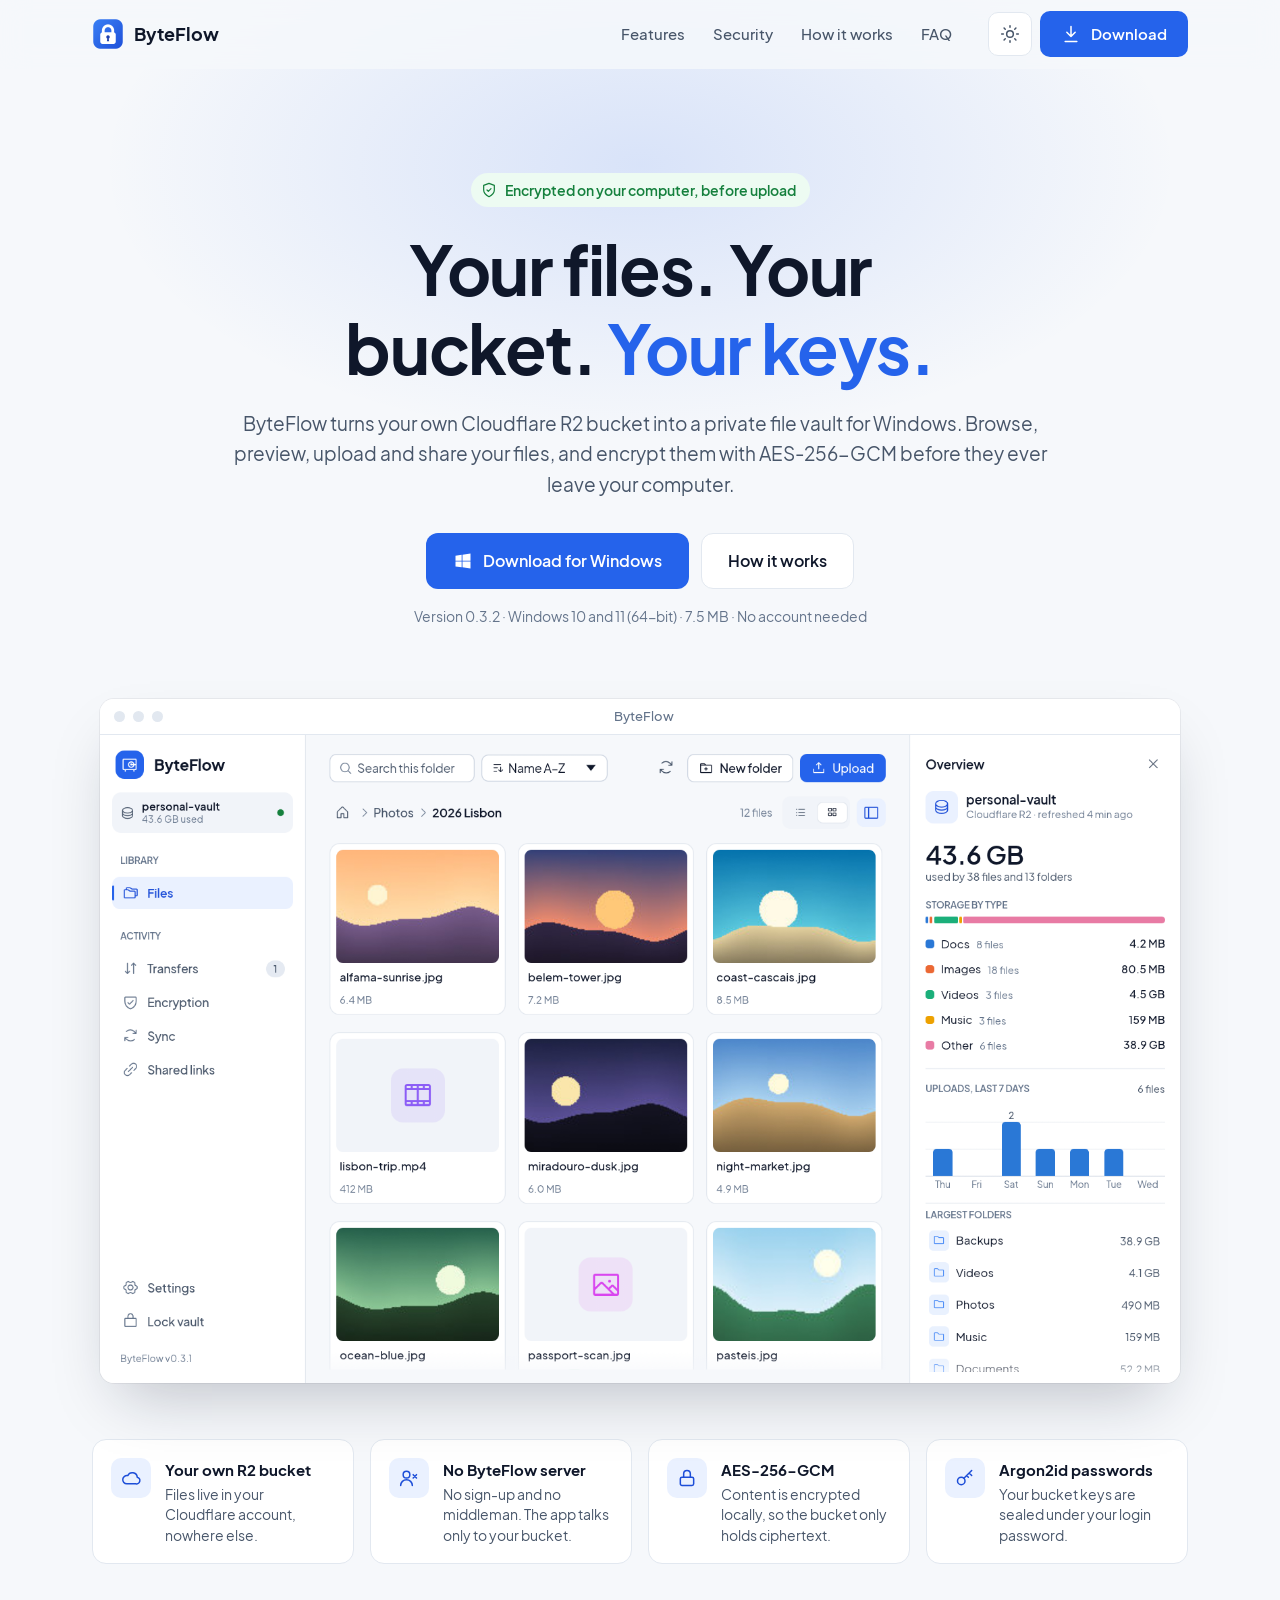
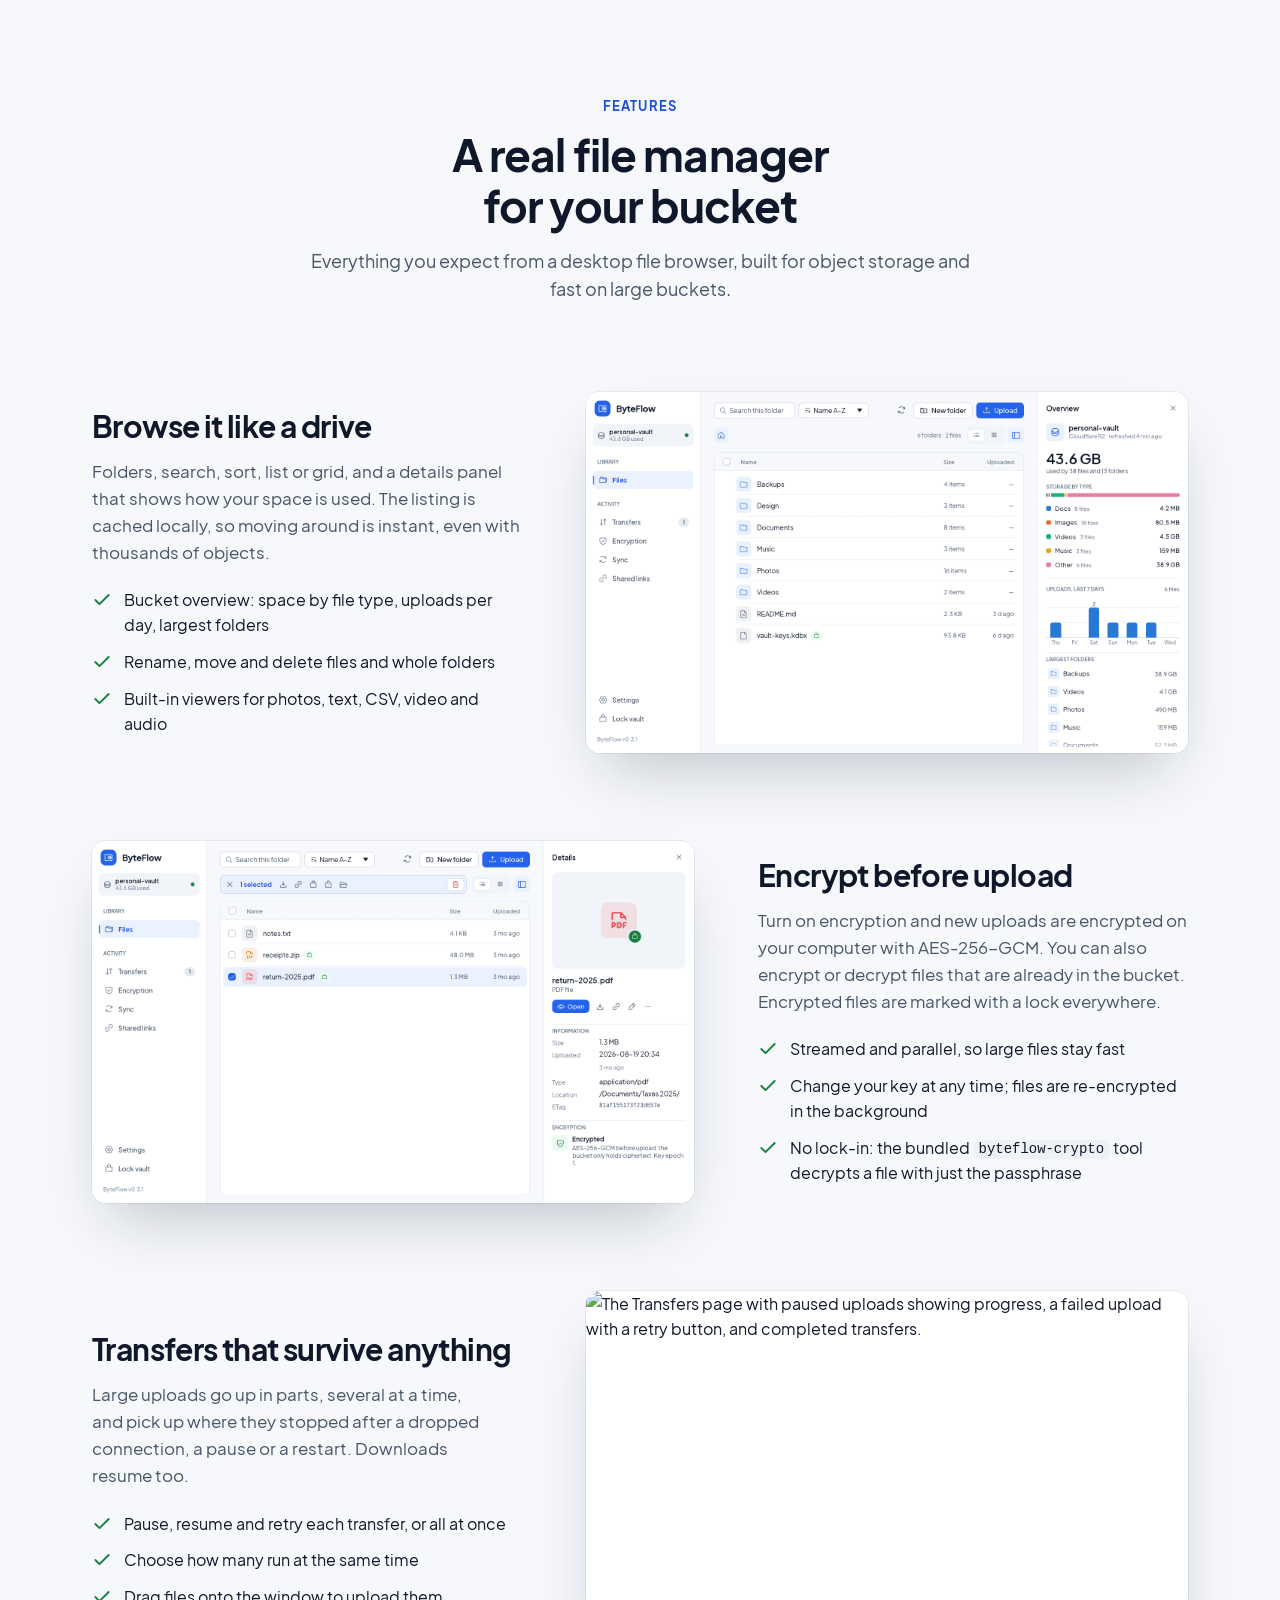
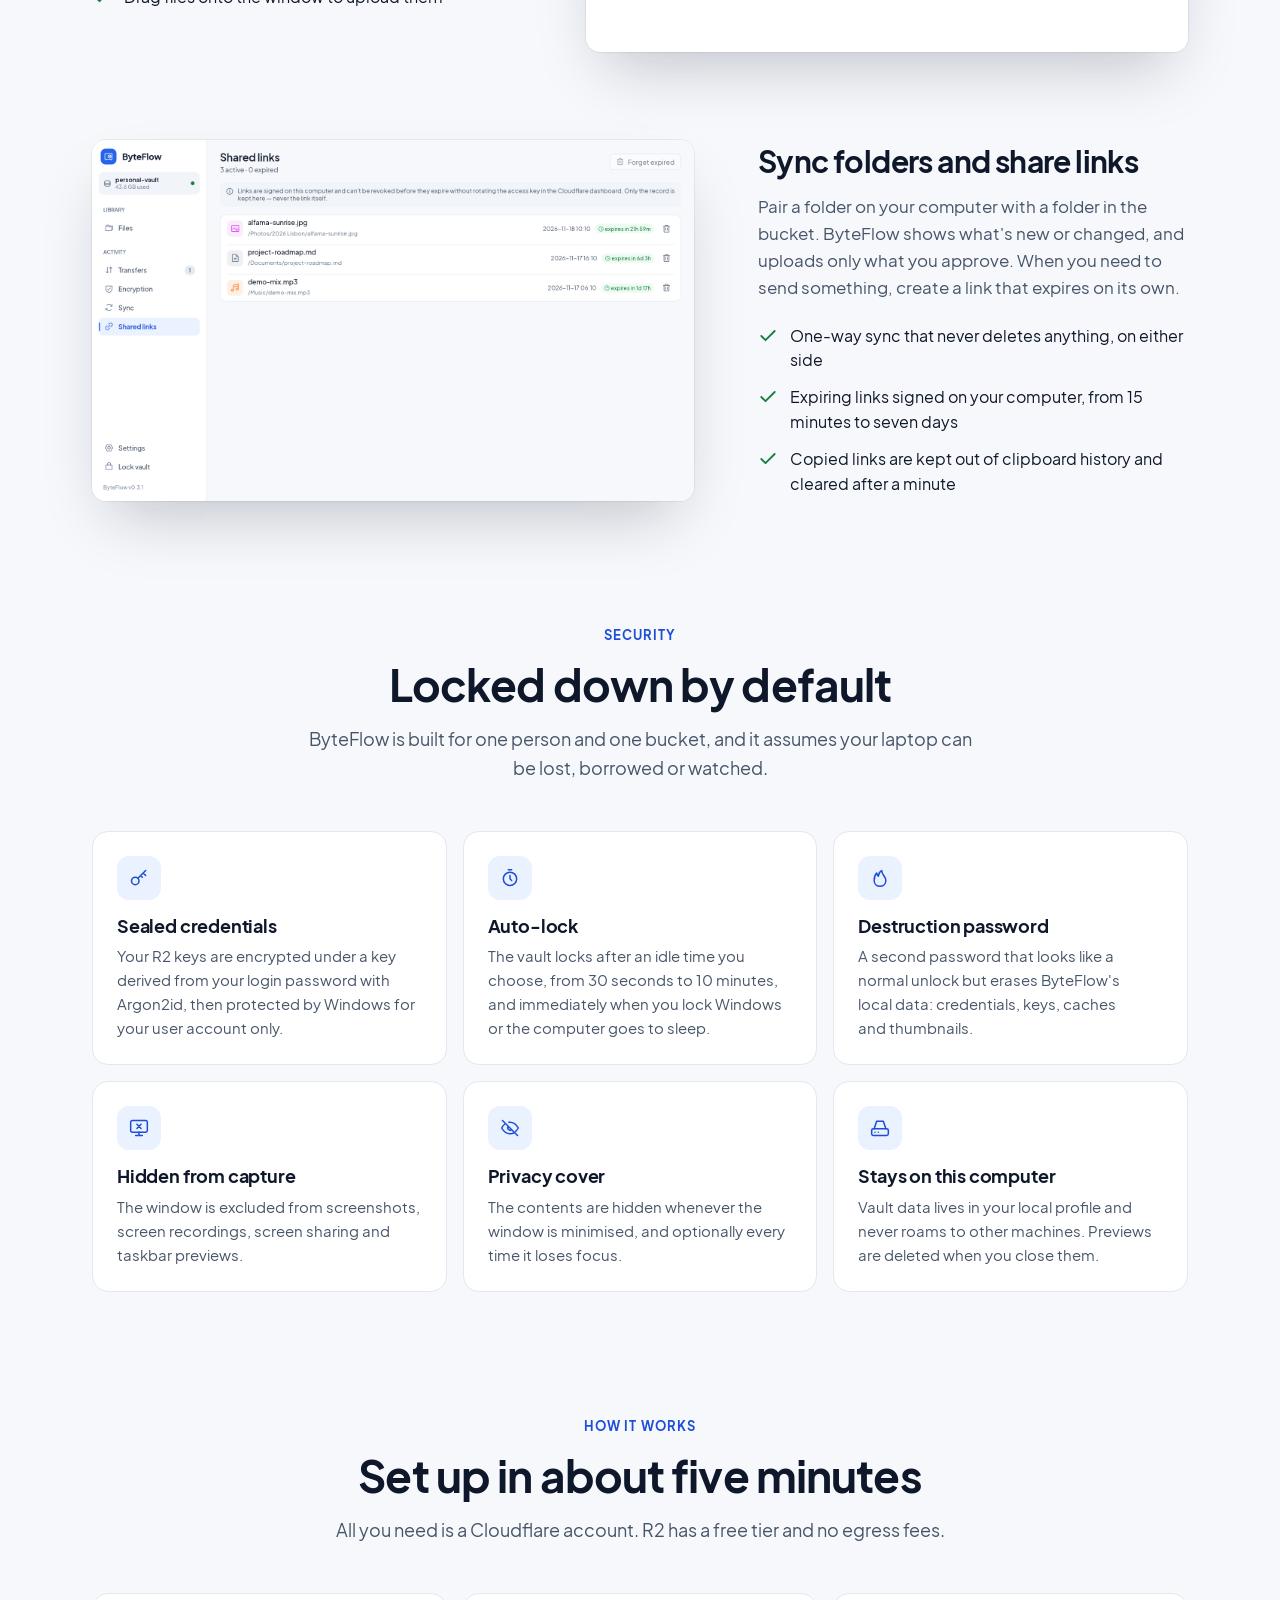
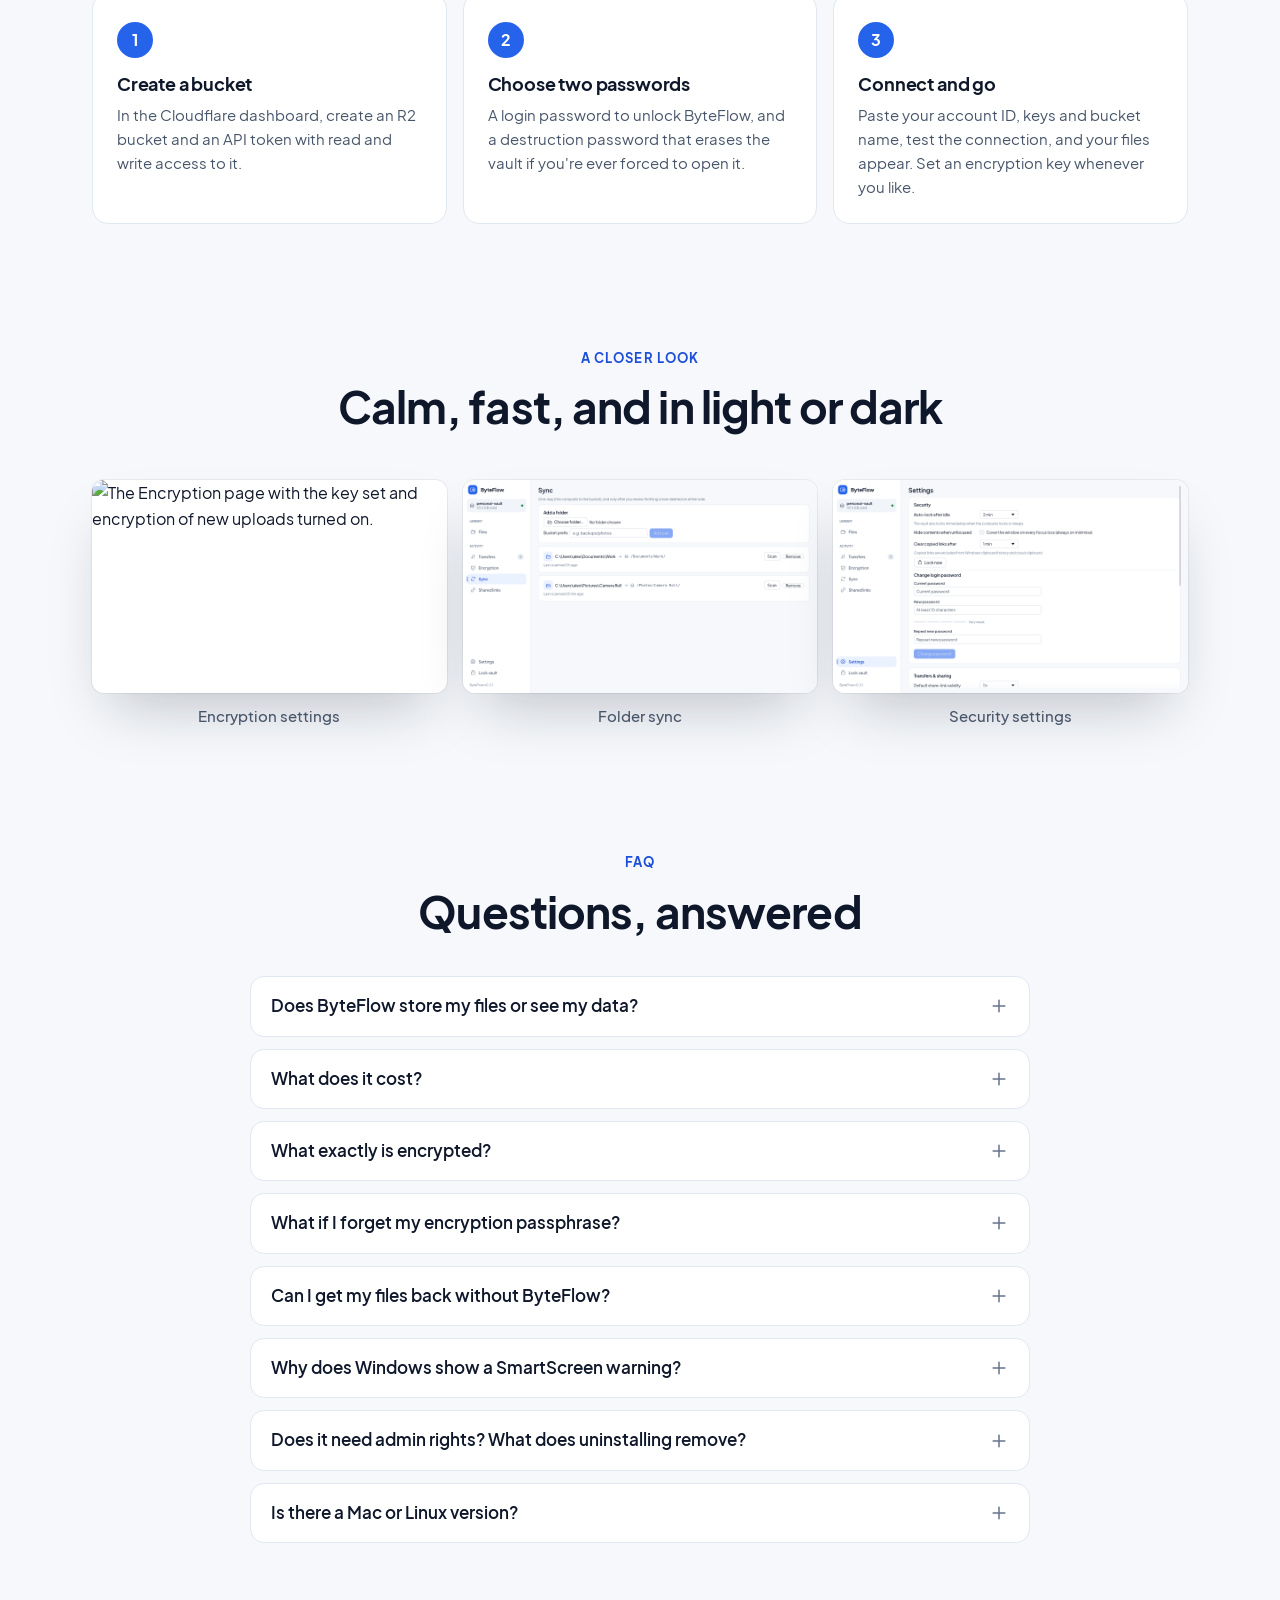
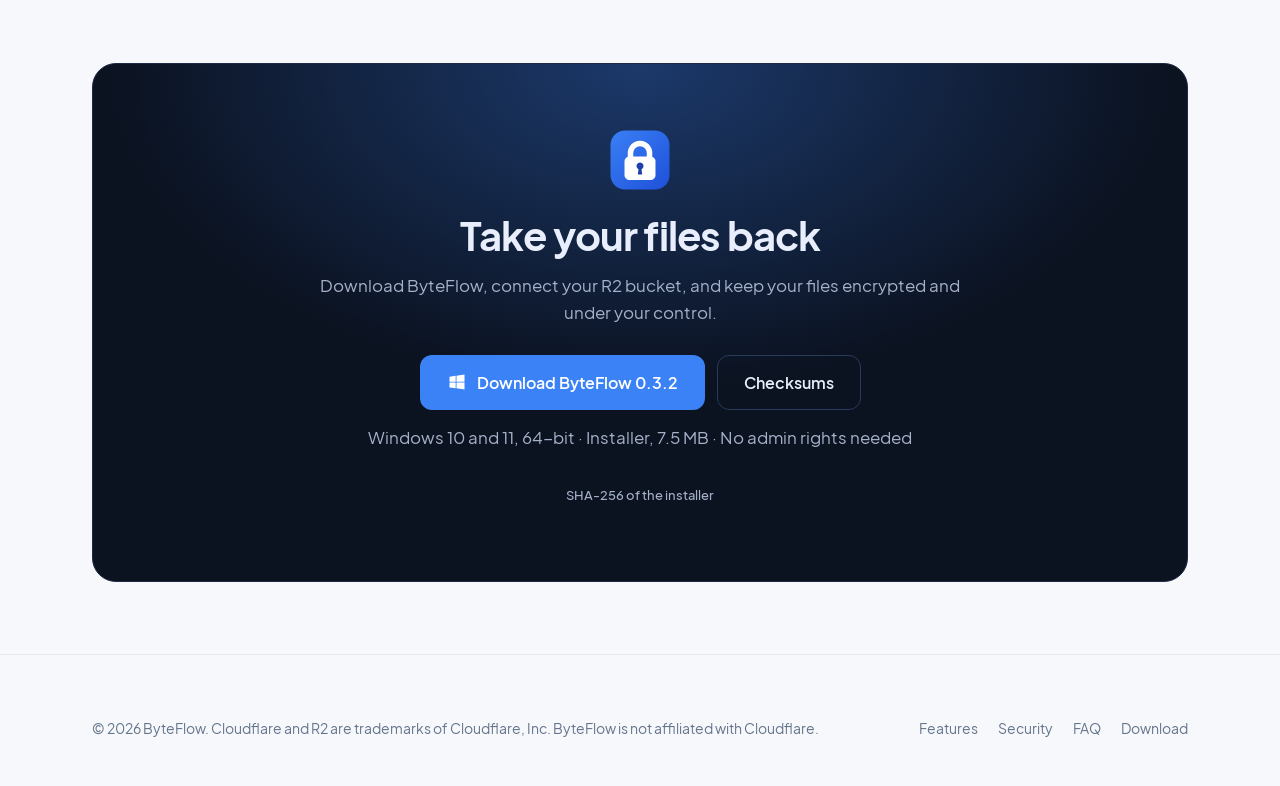
==== commit 9e519941: "Release 0.3.2: bump version and publish installer on the site Ships the fix for the crash when encry" ====
--- a/site/index.html
+++ b/site/index.html
@@ -72,10 +72,10 @@
       <h1>Your files. Your bucket. <span class="accent">Your keys.</span></h1>
       <p class="lede">ByteFlow turns your own Cloudflare R2 bucket into a private file vault for Windows. Browse, preview, upload and share your files, and encrypt them with AES-256-GCM before they ever leave your computer.</p>
       <div class="hero-ctas">
-        <a class="btn btn-primary btn-lg" href="download/ByteFlow-Setup-0.3.1-windows-x64.exe" download><svg class="icon" aria-hidden="true"><use href="#i-windows"/></svg>Download for Windows</a>
+        <a class="btn btn-primary btn-lg" href="download/ByteFlow-Setup-0.3.2-windows-x64.exe" download><svg class="icon" aria-hidden="true"><use href="#i-windows"/></svg>Download for Windows</a>
         <a class="btn btn-ghost btn-lg" href="#how">How it works</a>
       </div>
-      <p class="hero-meta">Version 0.3.1 · Windows 10 and 11 (64-bit) · 7.5 MB · No account needed</p>
+      <p class="hero-meta">Version 0.3.2 · Windows 10 and 11 (64-bit) · 7.5 MB · No account needed</p>
 
       <div class="shot">
         <div class="shot-bar" aria-hidden="true"><span></span><span></span><span></span><em>ByteFlow</em></div>
@@ -342,13 +342,13 @@
         <h2>Take your files back</h2>
         <p>Download ByteFlow, connect your R2 bucket, and keep your files encrypted and under your control.</p>
         <div class="hero-ctas">
-          <a class="btn btn-primary btn-lg" href="download/ByteFlow-Setup-0.3.1-windows-x64.exe" download><svg class="icon" aria-hidden="true"><use href="#i-windows"/></svg>Download ByteFlow 0.3.1</a>
+          <a class="btn btn-primary btn-lg" href="download/ByteFlow-Setup-0.3.2-windows-x64.exe" download><svg class="icon" aria-hidden="true"><use href="#i-windows"/></svg>Download ByteFlow 0.3.2</a>
           <a class="btn btn-ghost btn-lg" href="download/SHA256SUMS.txt">Checksums</a>
         </div>
         <p class="dl-meta">Windows 10 and 11, 64-bit · Installer, 7.5 MB · No admin rights needed</p>
         <details class="checksum">
           <summary>SHA-256 of the installer</summary>
-          <code>cd240e734c96a6d58d6cde2e15791be1facfe9e48cc774603b55c0c5f3d3bc77</code>
+          <code>b67cc8f1937962b4852ec492fe0c876122fee2ef6b7d9868b9bbf8da111301da</code>
         </details>
       </div>
     </div>
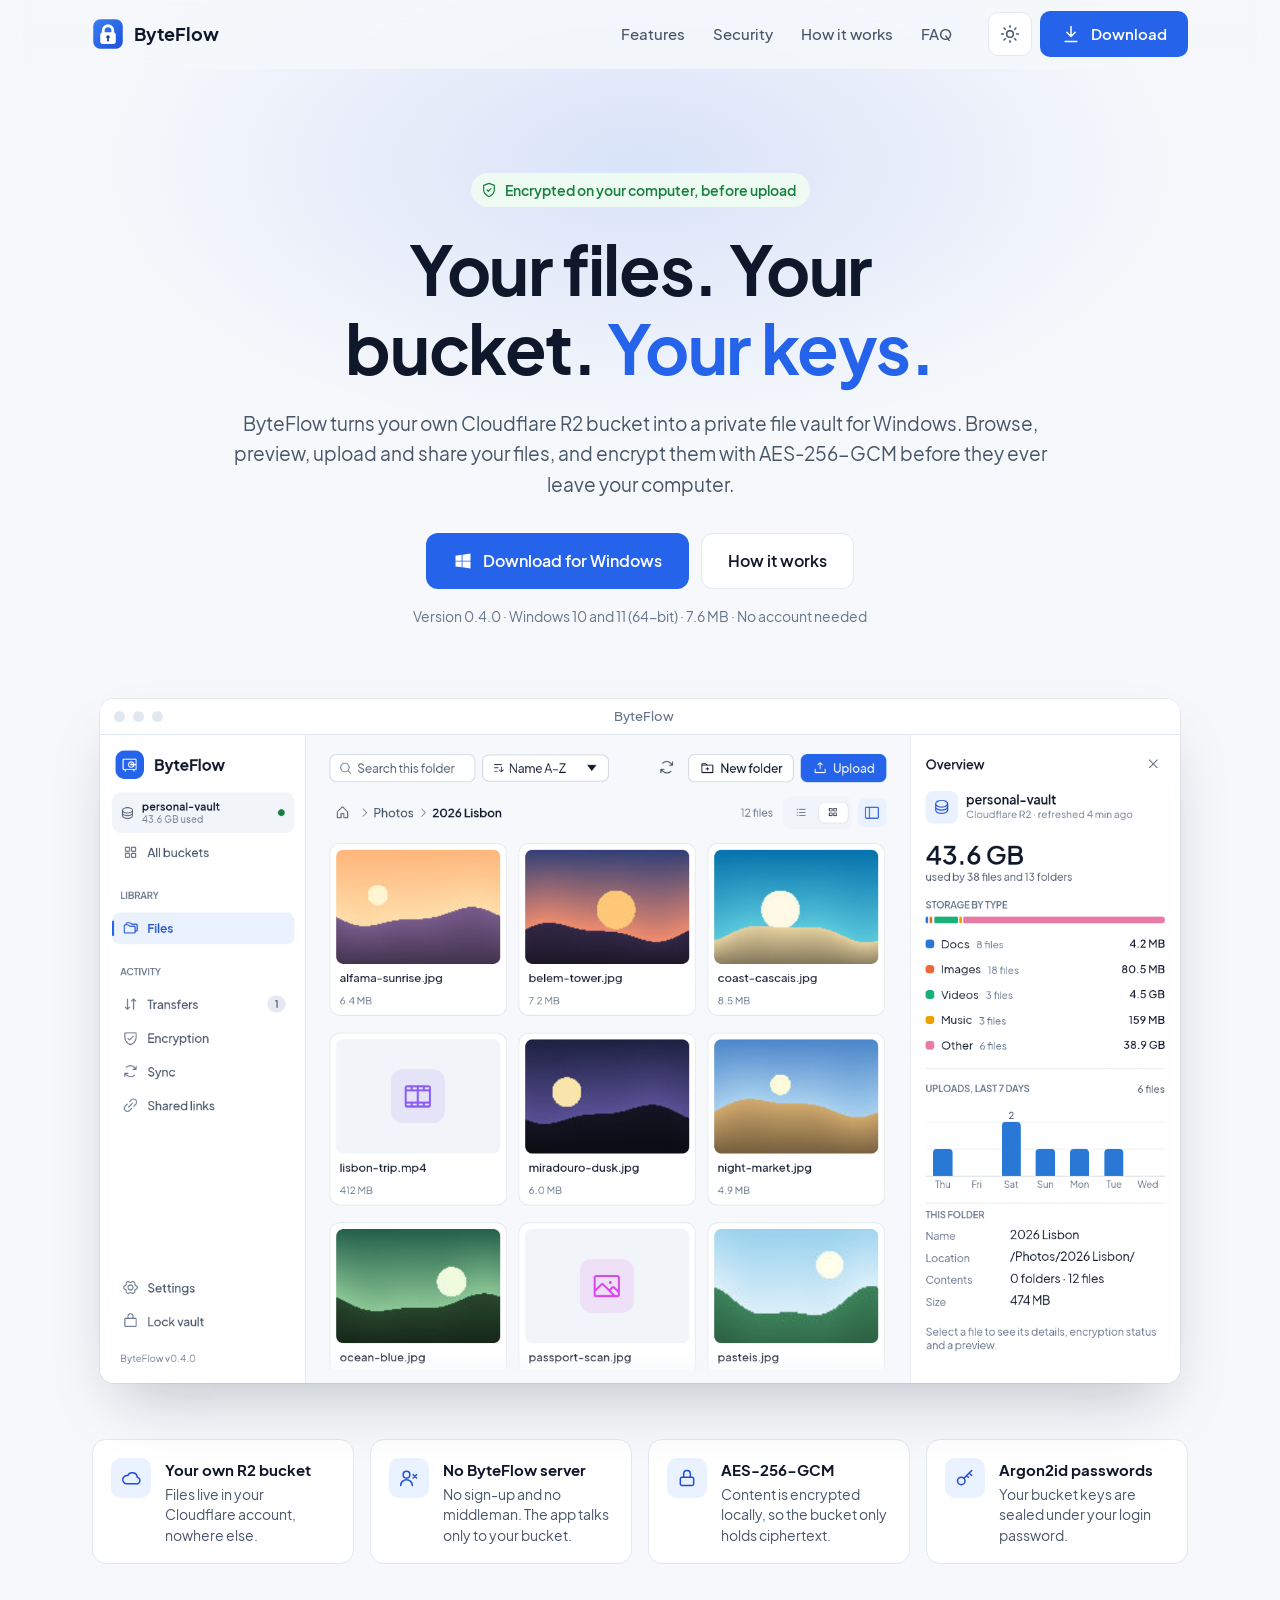
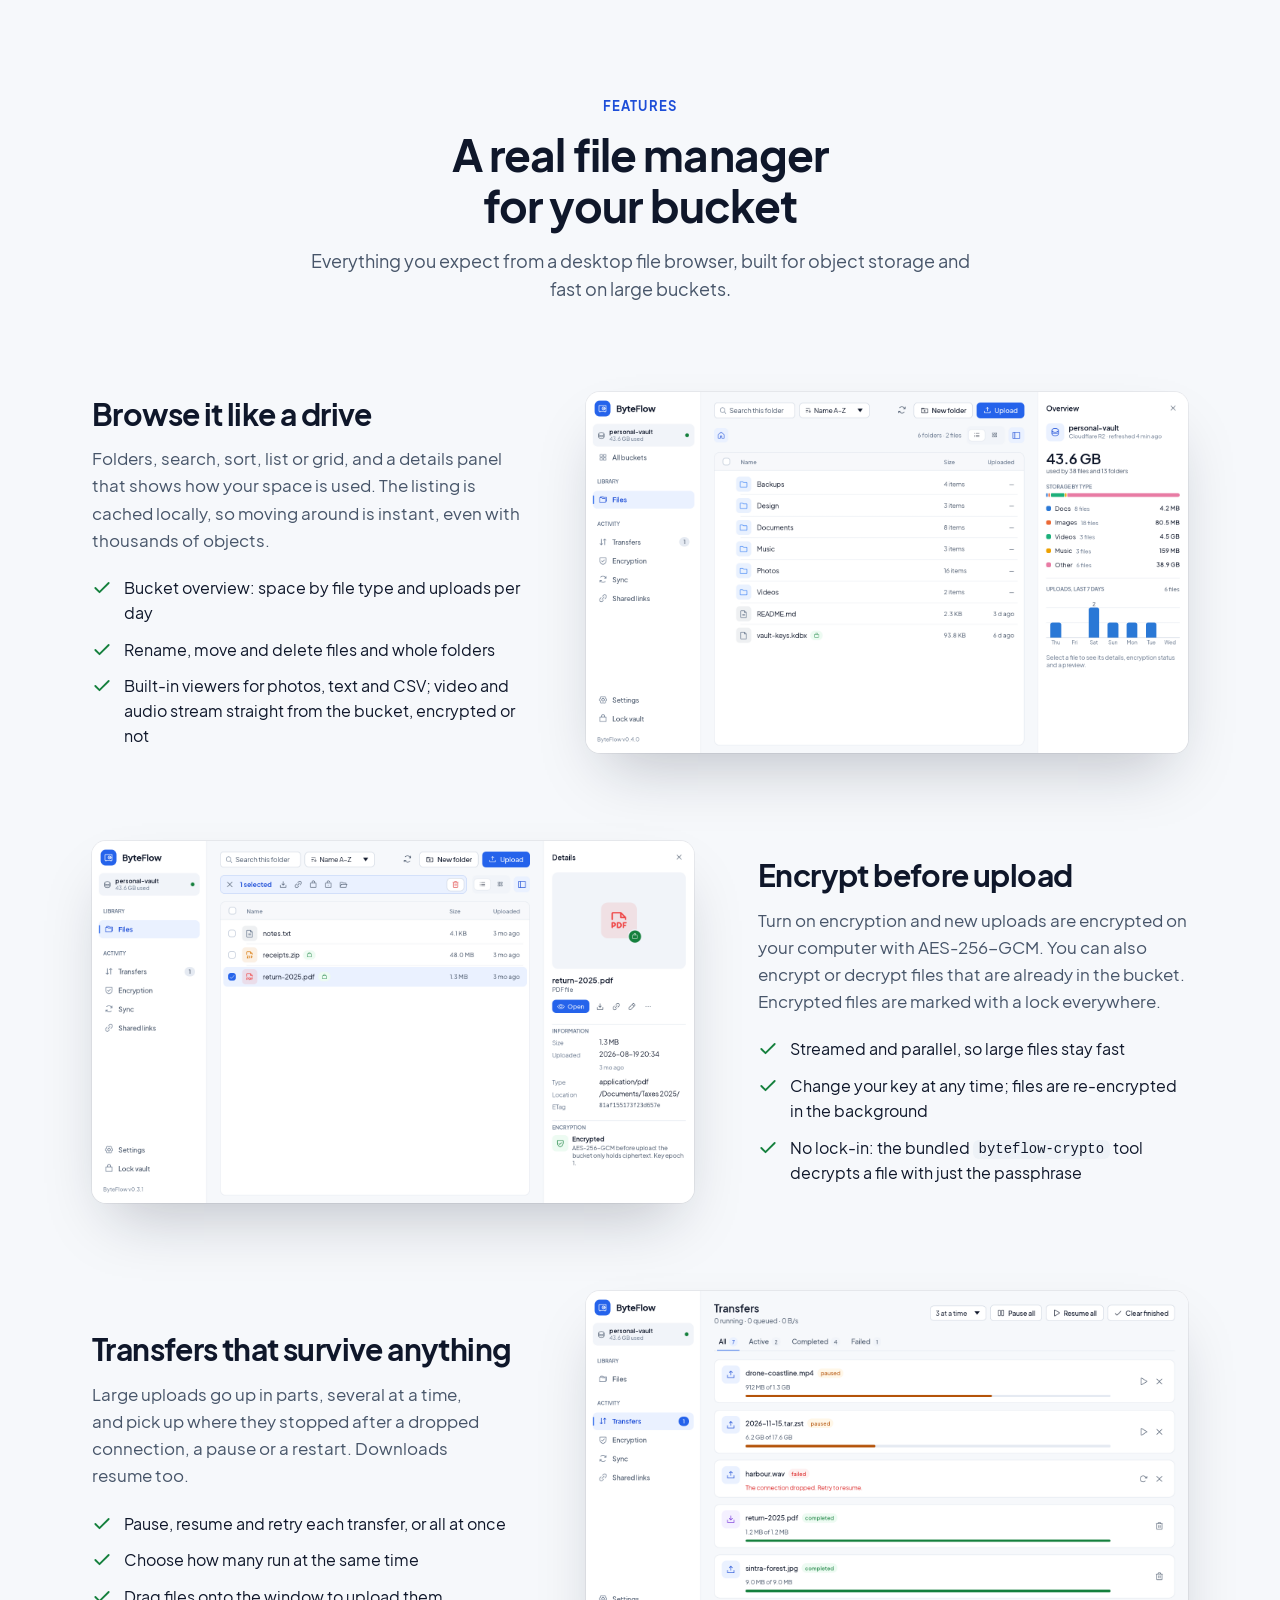
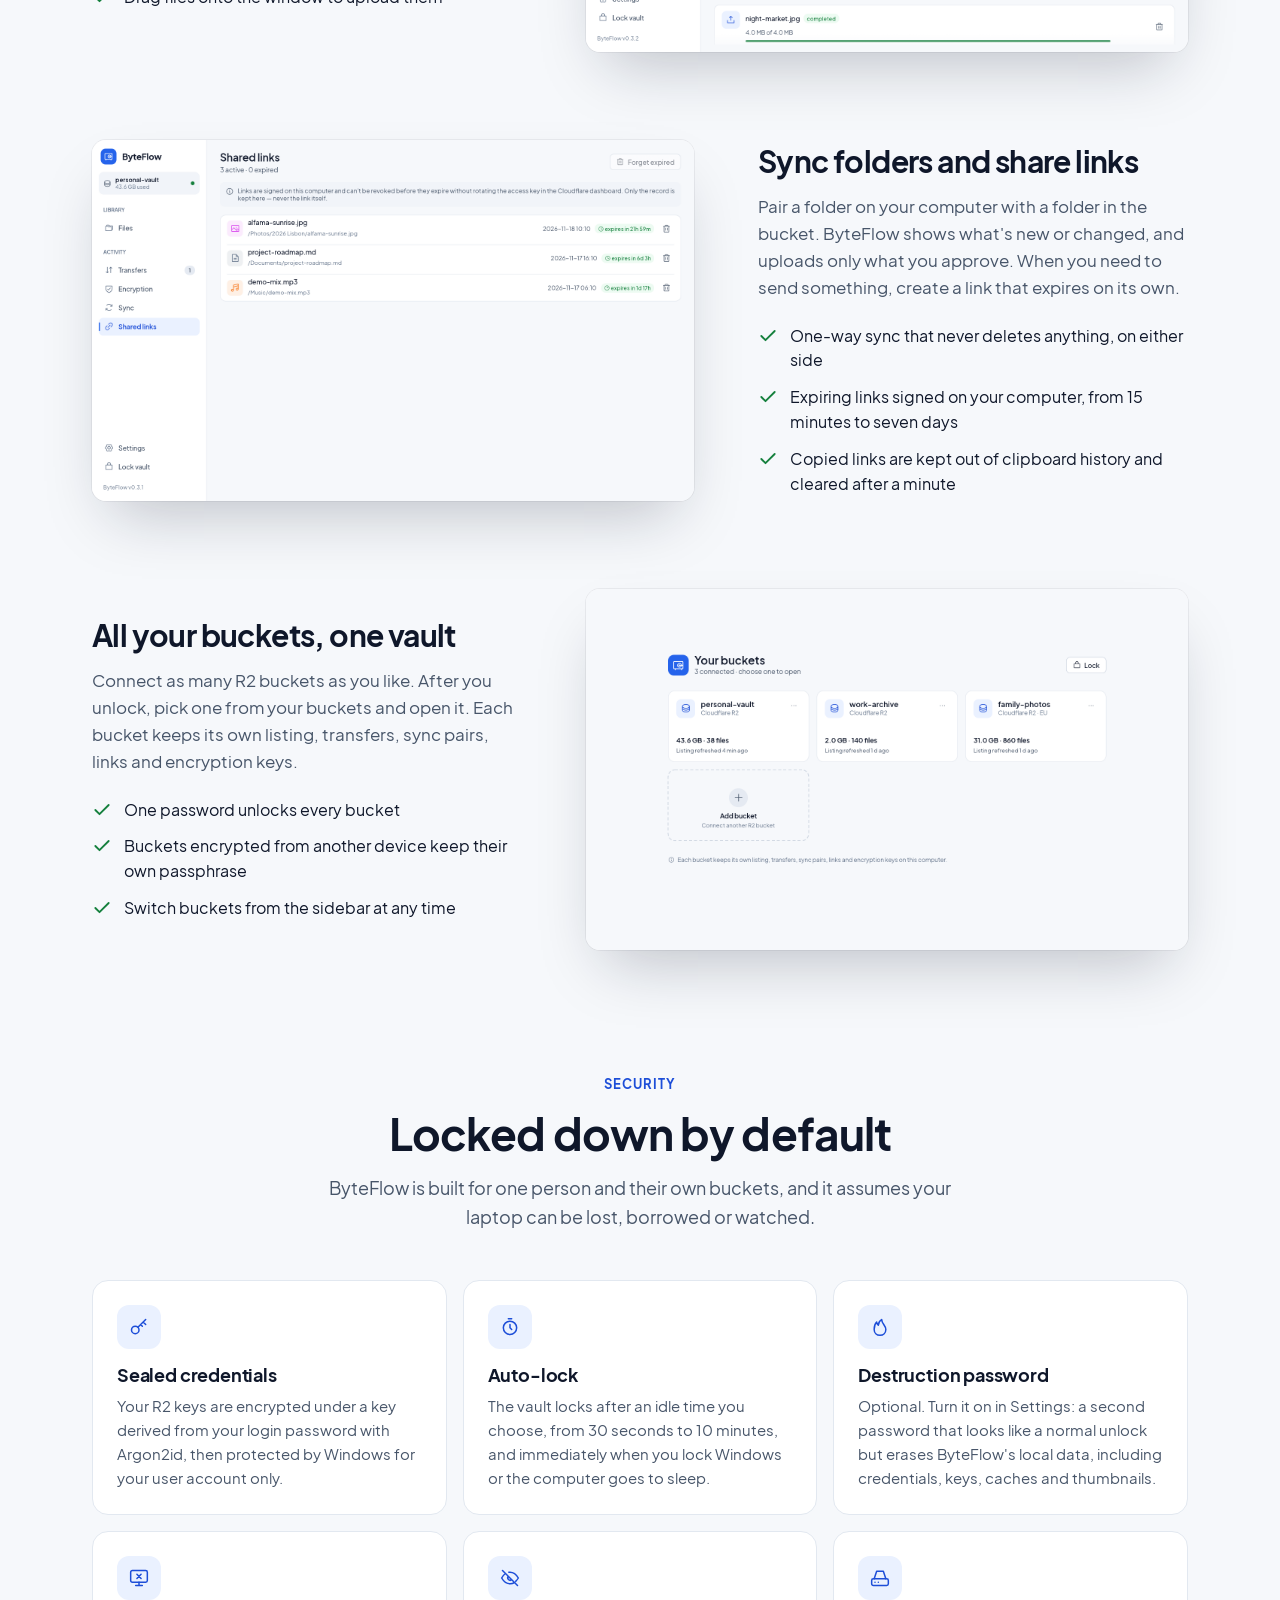
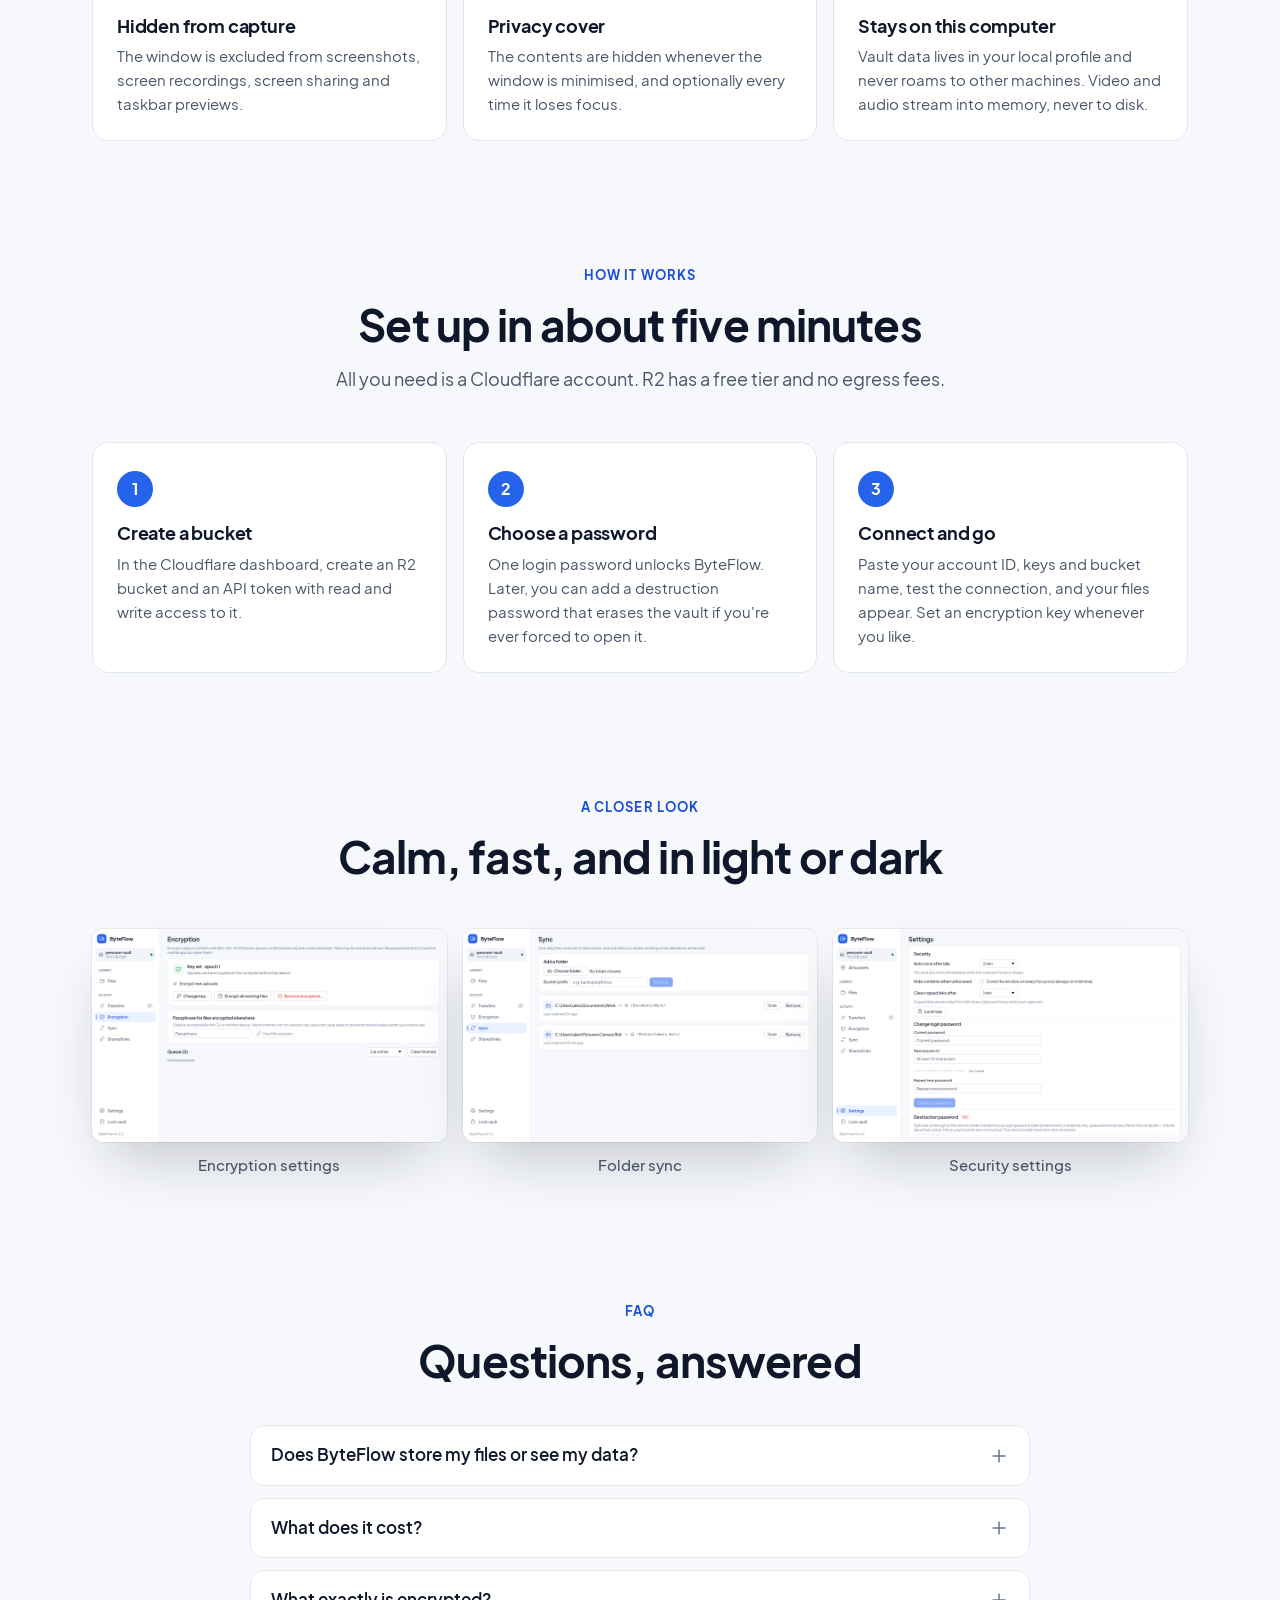
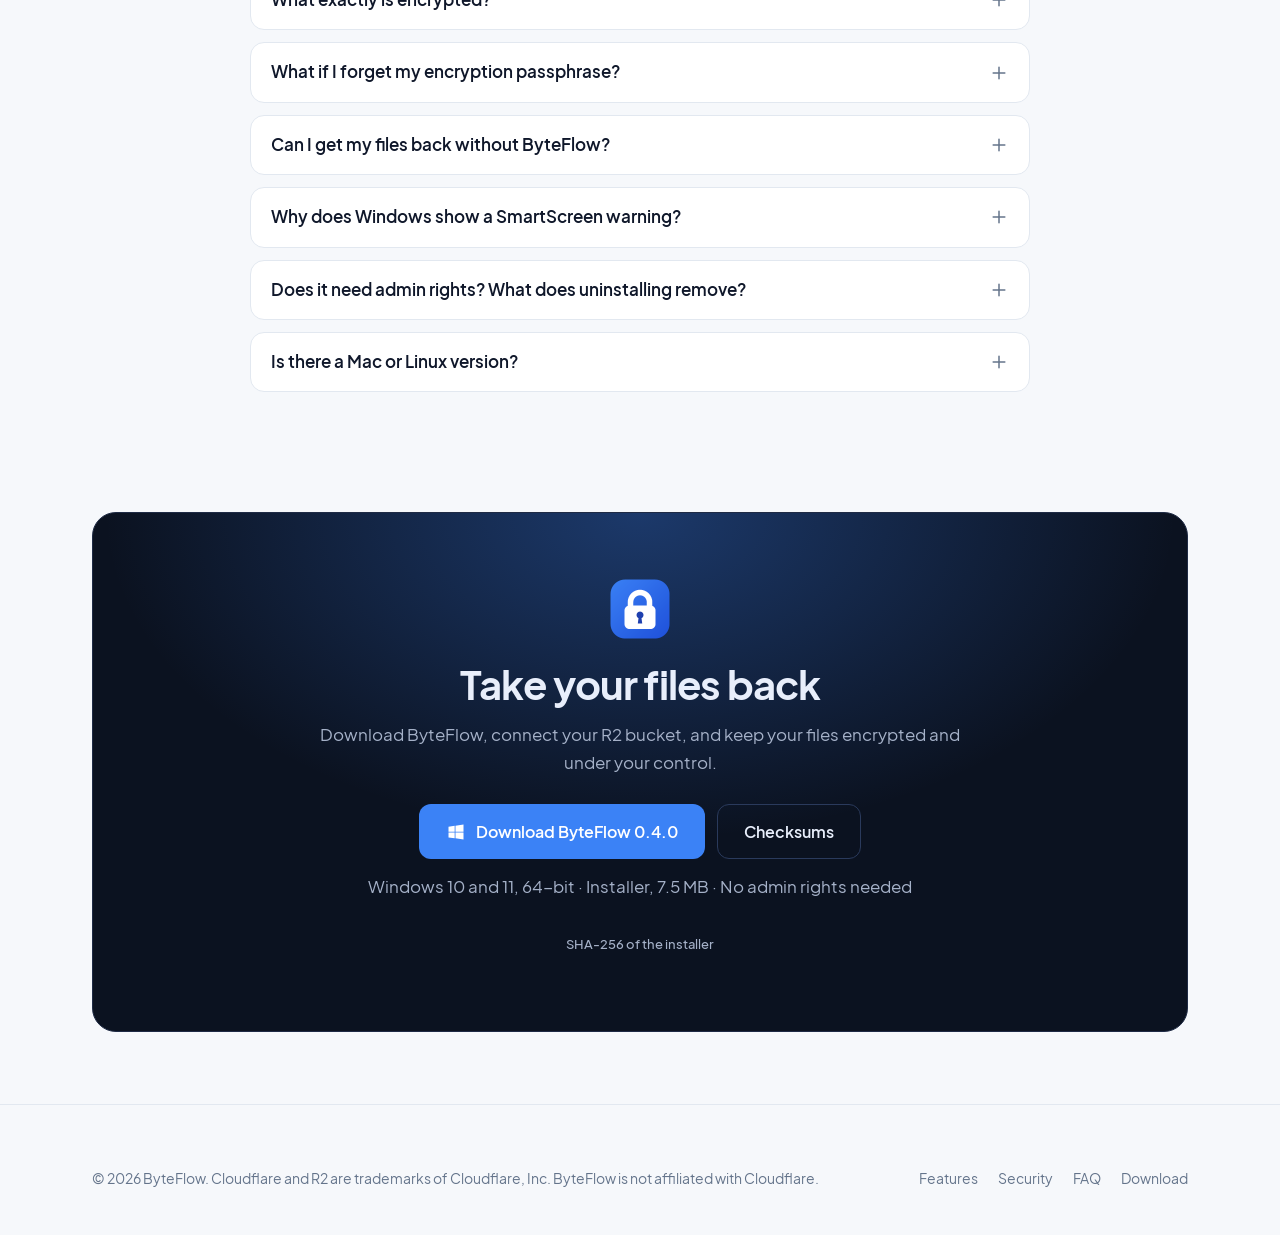
==== commit 5174deb6: "Release 0.4.0: publish installer and update the site The site links ByteFlow-Setup-0.4.0-windows-x64" ====
--- a/site/index.html
+++ b/site/index.html
@@ -72,17 +72,17 @@
       <h1>Your files. Your bucket. <span class="accent">Your keys.</span></h1>
       <p class="lede">ByteFlow turns your own Cloudflare R2 bucket into a private file vault for Windows. Browse, preview, upload and share your files, and encrypt them with AES-256-GCM before they ever leave your computer.</p>
       <div class="hero-ctas">
-        <a class="btn btn-primary btn-lg" href="download/ByteFlow-Setup-0.3.2-windows-x64.exe" download><svg class="icon" aria-hidden="true"><use href="#i-windows"/></svg>Download for Windows</a>
+        <a class="btn btn-primary btn-lg" href="download/ByteFlow-Setup-0.4.0-windows-x64.exe" download><svg class="icon" aria-hidden="true"><use href="#i-windows"/></svg>Download for Windows</a>
         <a class="btn btn-ghost btn-lg" href="#how">How it works</a>
       </div>
-      <p class="hero-meta">Version 0.3.2 · Windows 10 and 11 (64-bit) · 7.5 MB · No account needed</p>
+      <p class="hero-meta">Version 0.4.0 · Windows 10 and 11 (64-bit) · 7.6 MB · No account needed</p>
 
       <div class="shot">
         <div class="shot-bar" aria-hidden="true"><span></span><span></span><span></span><em>ByteFlow</em></div>
         <picture>
           <source srcset="assets/photos-grid-dark.png" media="(prefers-color-scheme: dark)" data-dark>
           <img src="assets/photos-grid-light.png" width="1600" height="960" fetchpriority="high" decoding="async"
-               alt="ByteFlow showing a photo folder as a thumbnail grid, with a bucket overview panel listing 43.6 GB used, storage by type and recent uploads.">
+               alt="ByteFlow showing a photo folder as a thumbnail grid, with a bucket overview panel listing 43.6 GB used, storage by type and uploads this week.">
         </picture>
       </div>
     </div>
@@ -112,16 +112,16 @@
           <h3>Browse it like a drive</h3>
           <p>Folders, search, sort, list or grid, and a details panel that shows how your space is used. The listing is cached locally, so moving around is instant, even with thousands of objects.</p>
           <ul class="checks">
-            <li><svg class="icon" aria-hidden="true"><use href="#i-check"/></svg><span>Bucket overview: space by file type, uploads per day, largest folders</span></li>
+            <li><svg class="icon" aria-hidden="true"><use href="#i-check"/></svg><span>Bucket overview: space by file type and uploads per day</span></li>
             <li><svg class="icon" aria-hidden="true"><use href="#i-check"/></svg><span>Rename, move and delete files and whole folders</span></li>
-            <li><svg class="icon" aria-hidden="true"><use href="#i-check"/></svg><span>Built-in viewers for photos, text, CSV, video and audio</span></li>
+            <li><svg class="icon" aria-hidden="true"><use href="#i-check"/></svg><span>Built-in viewers for photos, text and CSV; video and audio stream straight from the bucket, encrypted or not</span></li>
           </ul>
         </div>
         <div class="shot reveal">
           <picture>
             <source srcset="assets/files-dark.png" media="(prefers-color-scheme: dark)" data-dark>
             <img src="assets/files-light.png" width="1600" height="960" loading="lazy" decoding="async"
-                 alt="The Files page listing the bucket's folders, with the overview panel showing storage by type and the largest folders.">
+                 alt="The Files page listing the bucket's folders, with the overview panel showing space used, storage by type and uploads this week.">
           </picture>
         </div>
       </div>
@@ -182,6 +182,25 @@
           </picture>
         </div>
       </div>
+
+      <div class="feature">
+        <div class="feature-text reveal">
+          <h3>All your buckets, one vault</h3>
+          <p>Connect as many R2 buckets as you like. After you unlock, pick one from your buckets and open it. Each bucket keeps its own listing, transfers, sync pairs, links and encryption keys.</p>
+          <ul class="checks">
+            <li><svg class="icon" aria-hidden="true"><use href="#i-check"/></svg><span>One password unlocks every bucket</span></li>
+            <li><svg class="icon" aria-hidden="true"><use href="#i-check"/></svg><span>Buckets encrypted from another device keep their own passphrase</span></li>
+            <li><svg class="icon" aria-hidden="true"><use href="#i-check"/></svg><span>Switch buckets from the sidebar at any time</span></li>
+          </ul>
+        </div>
+        <div class="shot reveal">
+          <picture>
+            <source srcset="assets/buckets-dark.png" media="(prefers-color-scheme: dark)" data-dark>
+            <img src="assets/buckets-light.png" width="1600" height="960" loading="lazy" decoding="async"
+                 alt="The bucket picker after unlocking: three bucket cards showing space used and file counts, and a card to add another bucket.">
+          </picture>
+        </div>
+      </div>
     </div>
   </section>
 
@@ -190,7 +209,7 @@
       <div class="section-head reveal">
         <span class="kicker">Security</span>
         <h2>Locked down by default</h2>
-        <p>ByteFlow is built for one person and one bucket, and it assumes your laptop can be lost, borrowed or watched.</p>
+        <p>ByteFlow is built for one person and their own buckets, and it assumes your laptop can be lost, borrowed or watched.</p>
       </div>
       <div class="grid">
         <article class="card reveal">
@@ -206,7 +225,7 @@
         <article class="card reveal">
           <span class="badge"><svg class="icon" aria-hidden="true"><use href="#i-flame"/></svg></span>
           <h3>Destruction password</h3>
-          <p>A second password that looks like a normal unlock but erases ByteFlow's local data: credentials, keys, caches and thumbnails.</p>
+          <p>Optional. Turn it on in Settings: a second password that looks like a normal unlock but erases ByteFlow's local data, including credentials, keys, caches and thumbnails.</p>
         </article>
         <article class="card reveal">
           <span class="badge"><svg class="icon" aria-hidden="true"><use href="#i-monitor-x"/></svg></span>
@@ -221,7 +240,7 @@
         <article class="card reveal">
           <span class="badge"><svg class="icon" aria-hidden="true"><use href="#i-drive"/></svg></span>
           <h3>Stays on this computer</h3>
-          <p>Vault data lives in your local profile and never roams to other machines. Previews are deleted when you close them.</p>
+          <p>Vault data lives in your local profile and never roams to other machines. Video and audio stream into memory, never to disk.</p>
         </article>
       </div>
     </div>
@@ -240,8 +259,8 @@
           <p>In the Cloudflare dashboard, create an R2 bucket and an API token with read and write access to it.</p>
         </li>
         <li class="reveal">
-          <h3>Choose two passwords</h3>
-          <p>A login password to unlock ByteFlow, and a destruction password that erases the vault if you're ever forced to open it.</p>
+          <h3>Choose a password</h3>
+          <p>One login password unlocks ByteFlow. Later, you can add a destruction password that erases the vault if you're ever forced to open it.</p>
         </li>
         <li class="reveal">
           <h3>Connect and go</h3>
@@ -280,7 +299,7 @@
           <div class="shot">
             <picture>
               <source srcset="assets/settings-dark.png" media="(prefers-color-scheme: dark)" data-dark>
-              <img src="assets/settings-light.png" width="1600" height="960" loading="lazy" decoding="async" alt="The Settings page with auto-lock, privacy cover, clipboard clearing and password options.">
+              <img src="assets/settings-light.png" width="1600" height="960" loading="lazy" decoding="async" alt="The Settings page with auto-lock, privacy cover, clipboard clearing, the login password and the optional destruction password.">
             </picture>
           </div>
           <figcaption>Security settings</figcaption>
@@ -342,13 +361,13 @@
         <h2>Take your files back</h2>
         <p>Download ByteFlow, connect your R2 bucket, and keep your files encrypted and under your control.</p>
         <div class="hero-ctas">
-          <a class="btn btn-primary btn-lg" href="download/ByteFlow-Setup-0.3.2-windows-x64.exe" download><svg class="icon" aria-hidden="true"><use href="#i-windows"/></svg>Download ByteFlow 0.3.2</a>
+          <a class="btn btn-primary btn-lg" href="download/ByteFlow-Setup-0.4.0-windows-x64.exe" download><svg class="icon" aria-hidden="true"><use href="#i-windows"/></svg>Download ByteFlow 0.4.0</a>
           <a class="btn btn-ghost btn-lg" href="download/SHA256SUMS.txt">Checksums</a>
         </div>
         <p class="dl-meta">Windows 10 and 11, 64-bit · Installer, 7.5 MB · No admin rights needed</p>
         <details class="checksum">
           <summary>SHA-256 of the installer</summary>
-          <code>b67cc8f1937962b4852ec492fe0c876122fee2ef6b7d9868b9bbf8da111301da</code>
+          <code>45bd2be037f70ea9deebe43a3c27e24ab849761ff6057f97d3b3a091e8376638</code>
         </details>
       </div>
     </div>
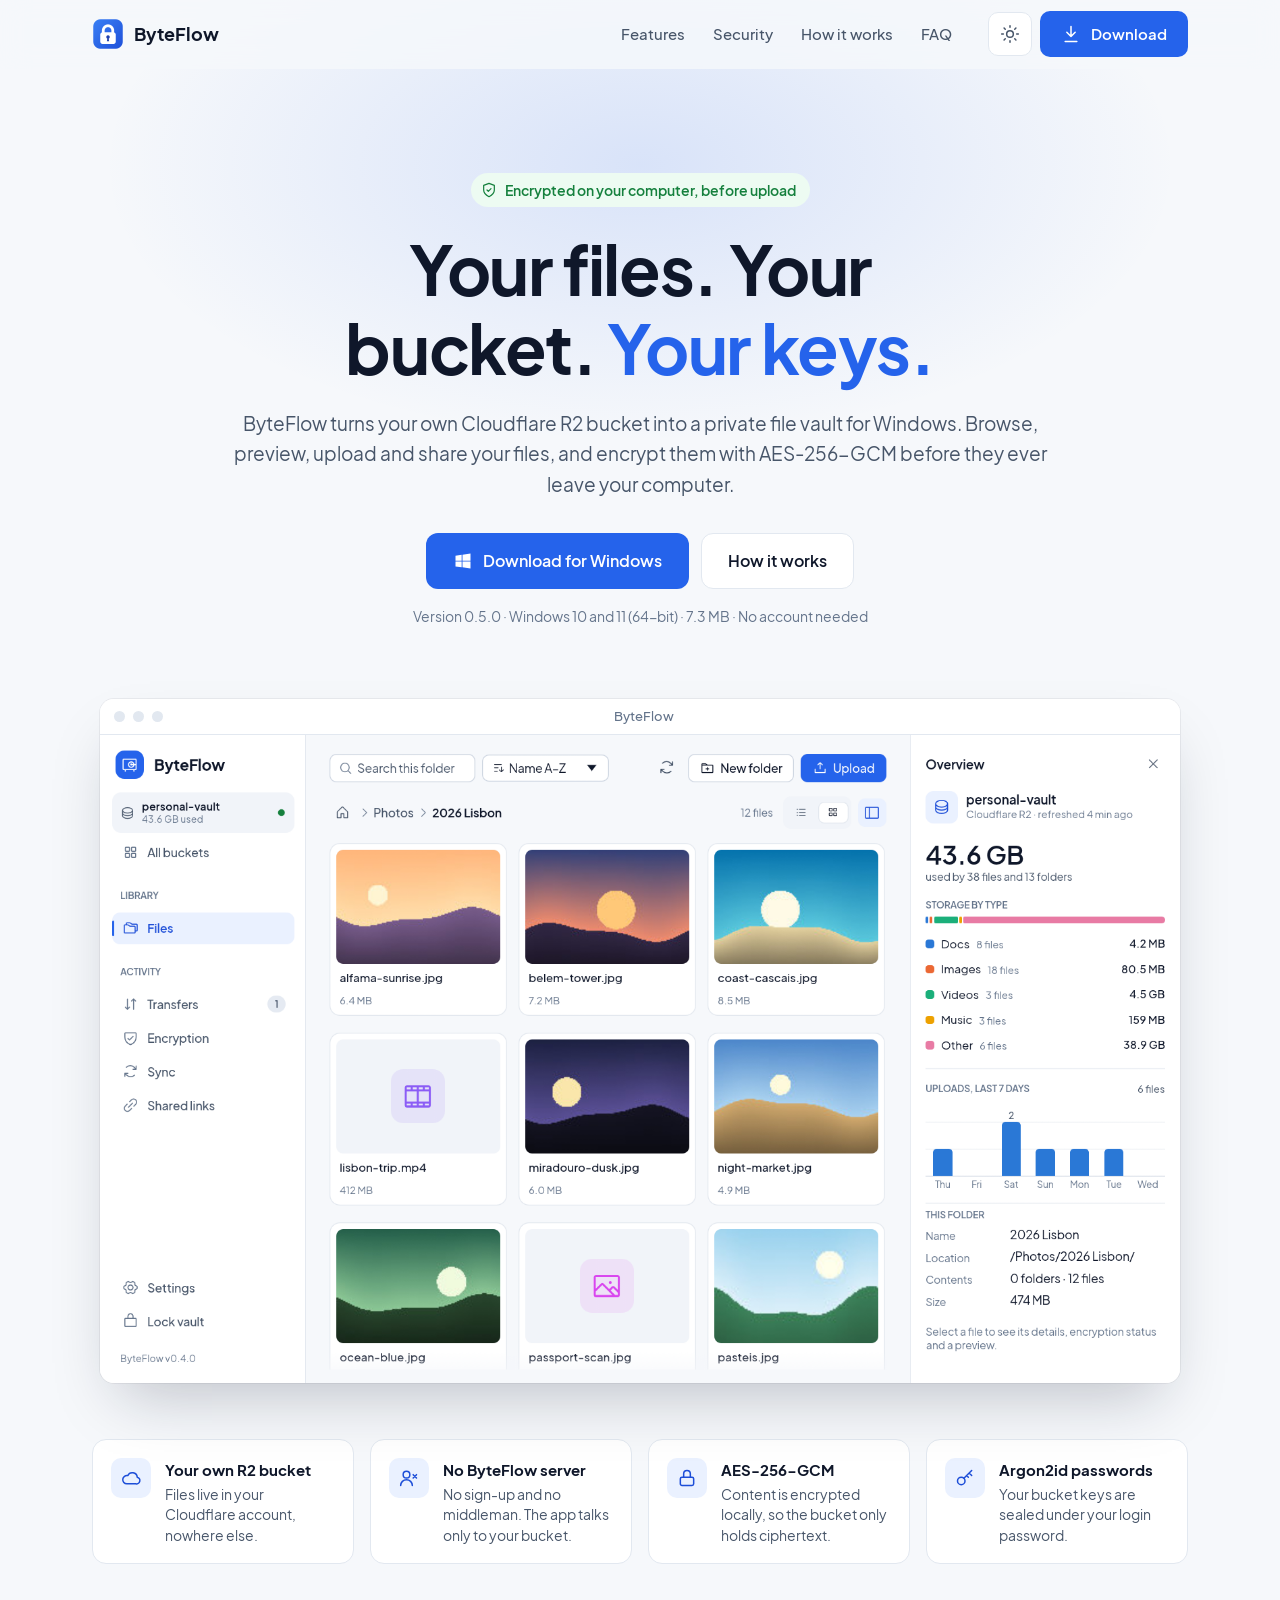
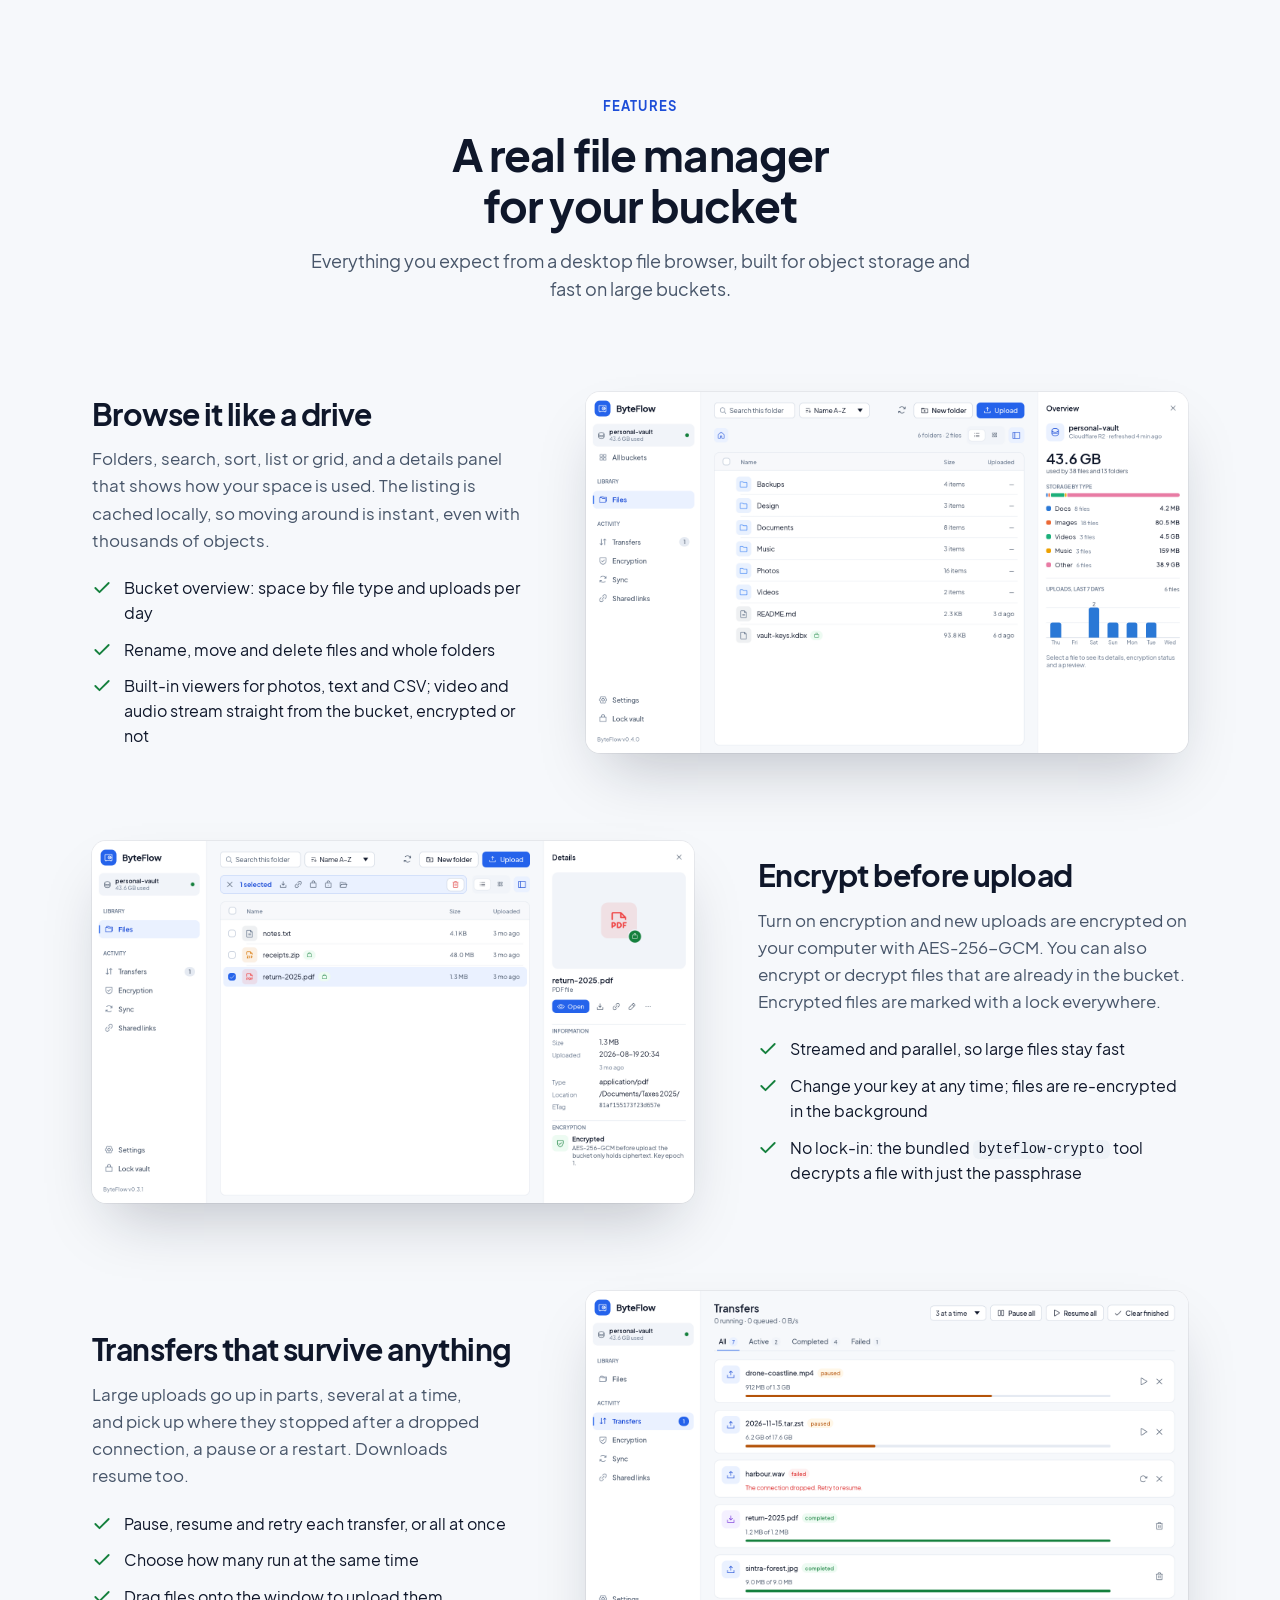
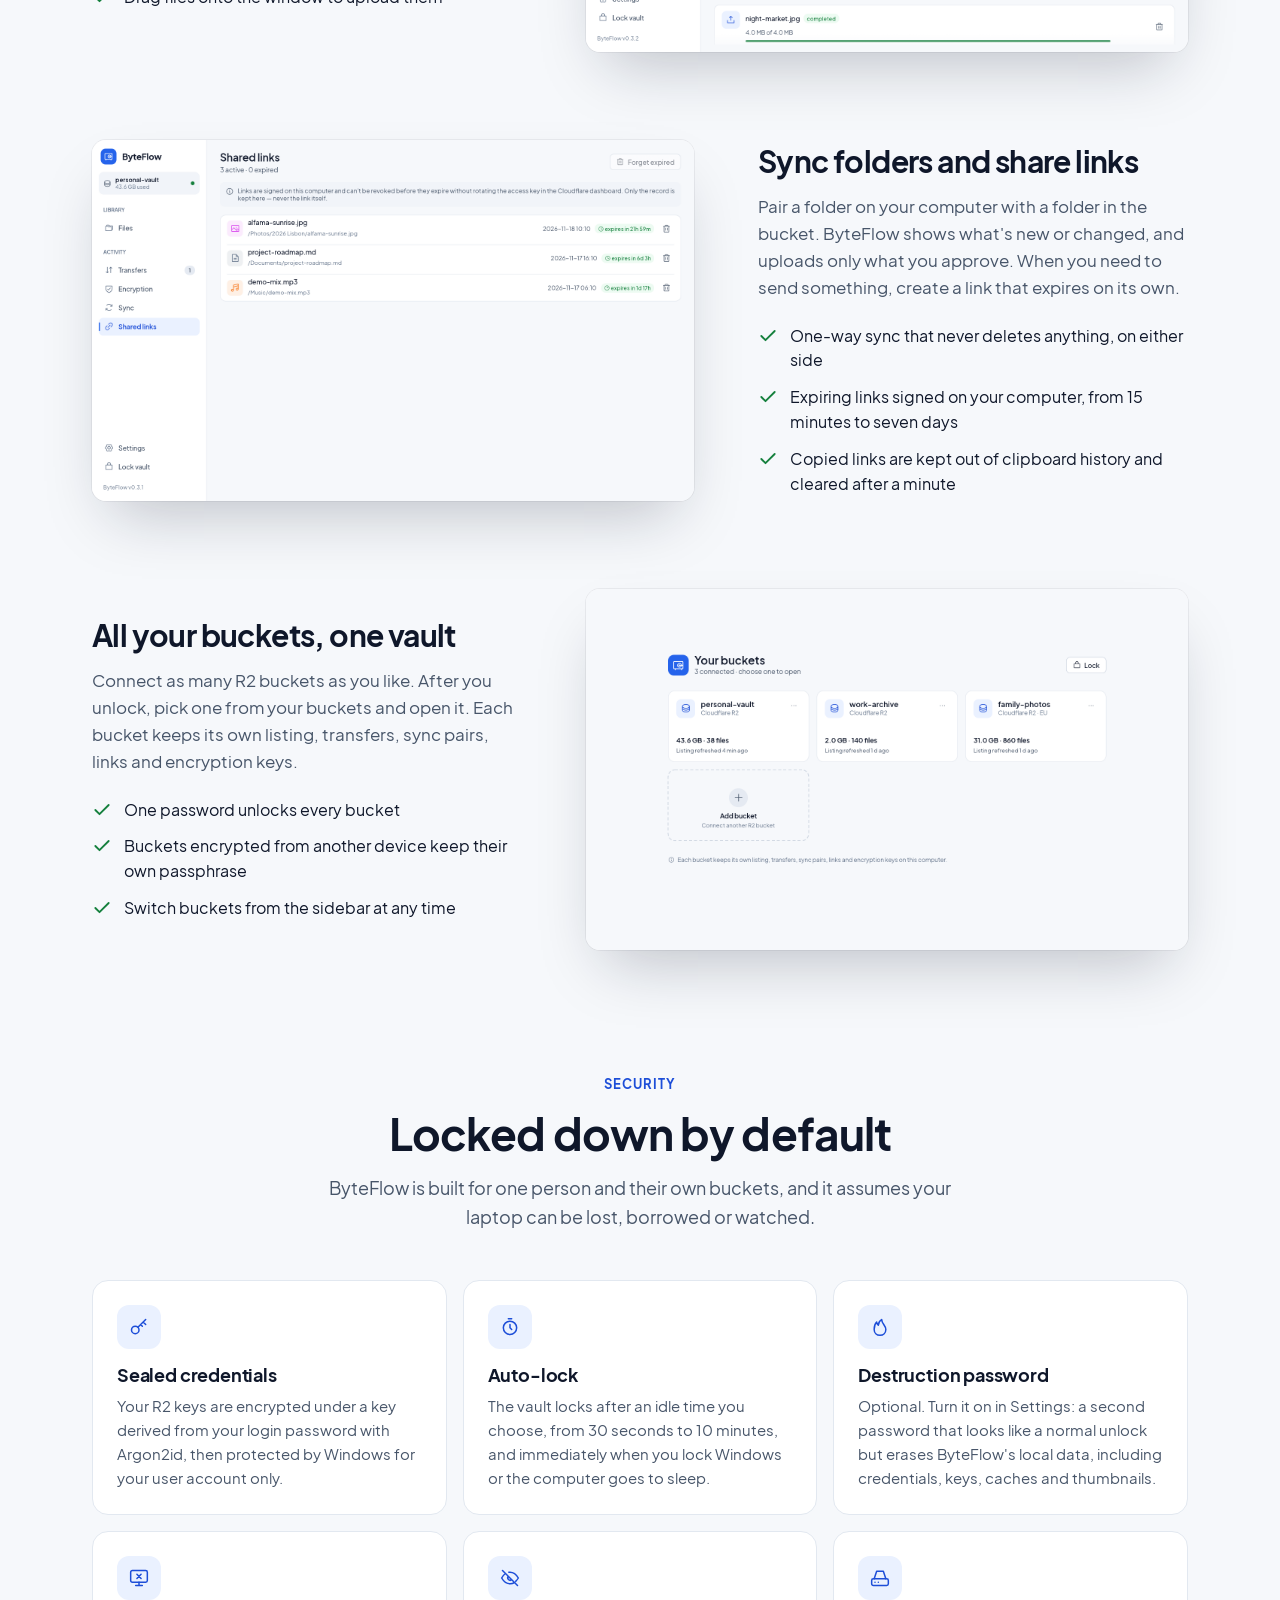
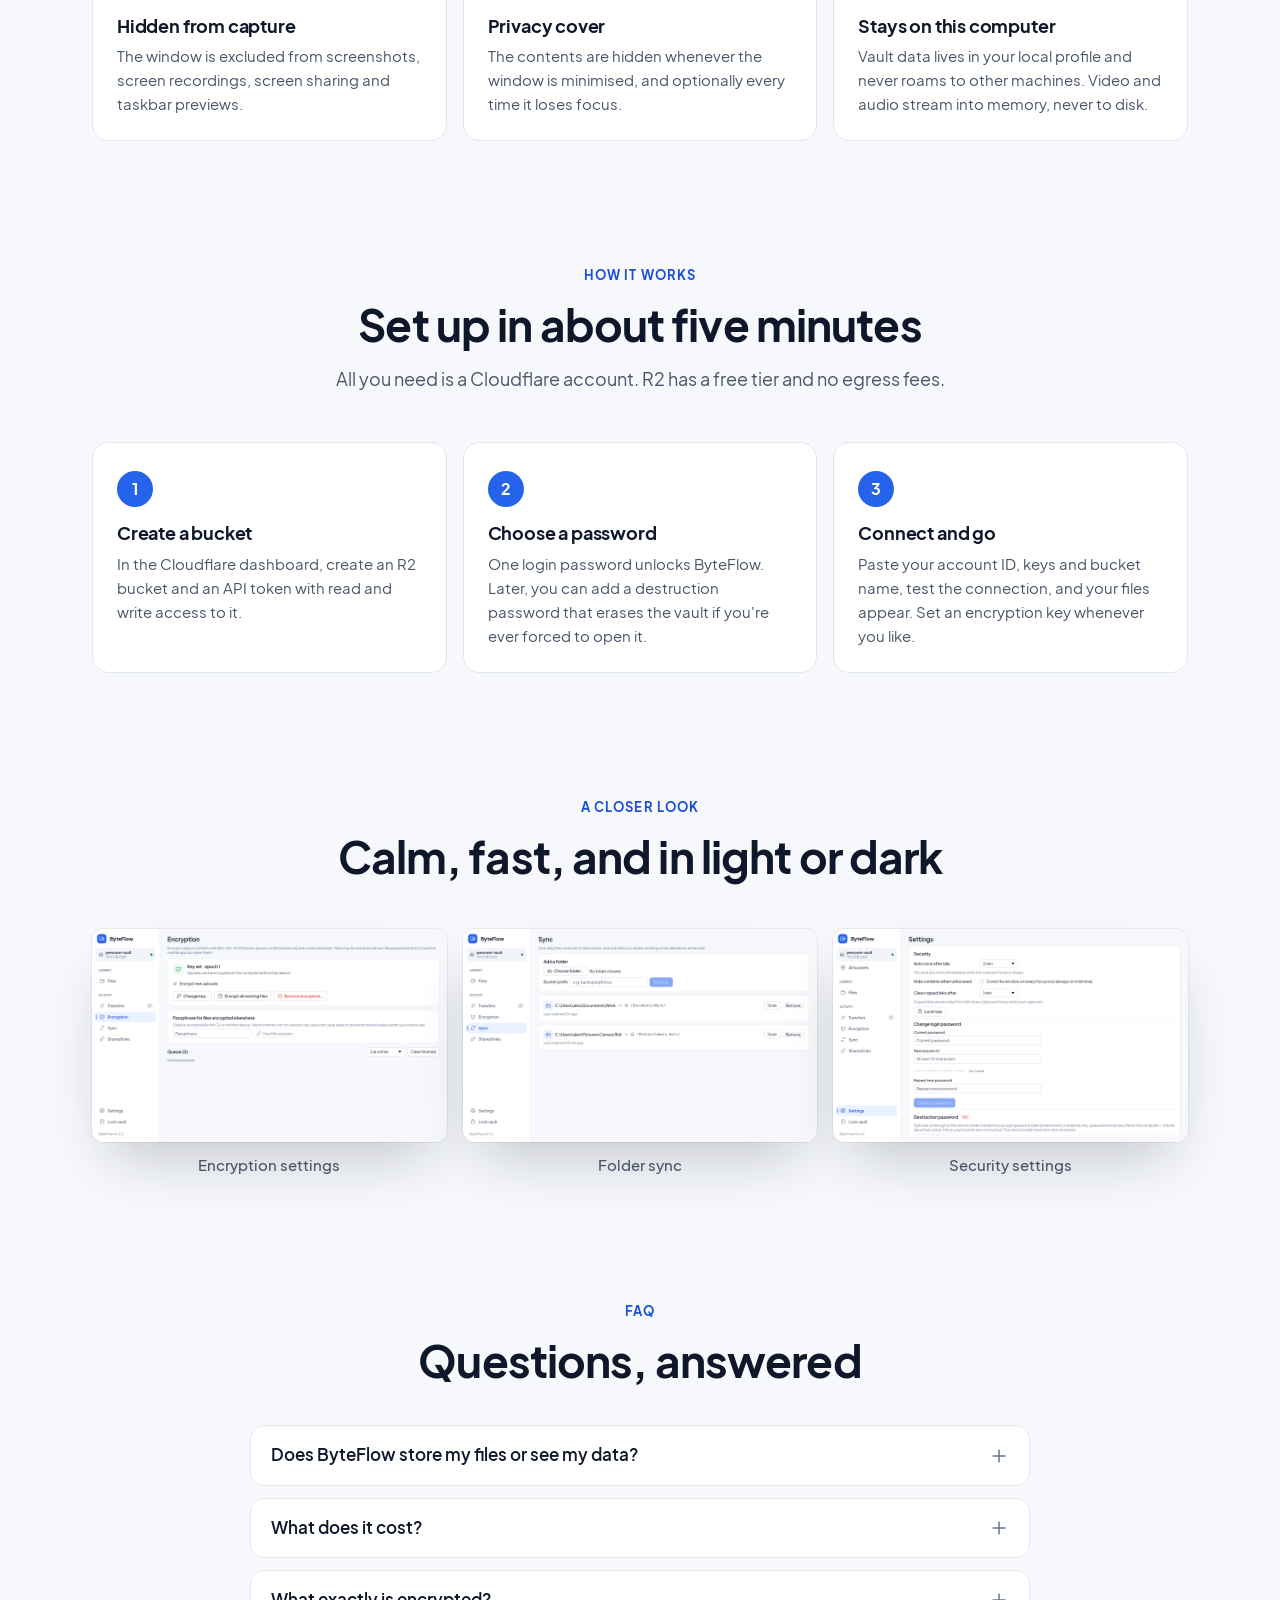
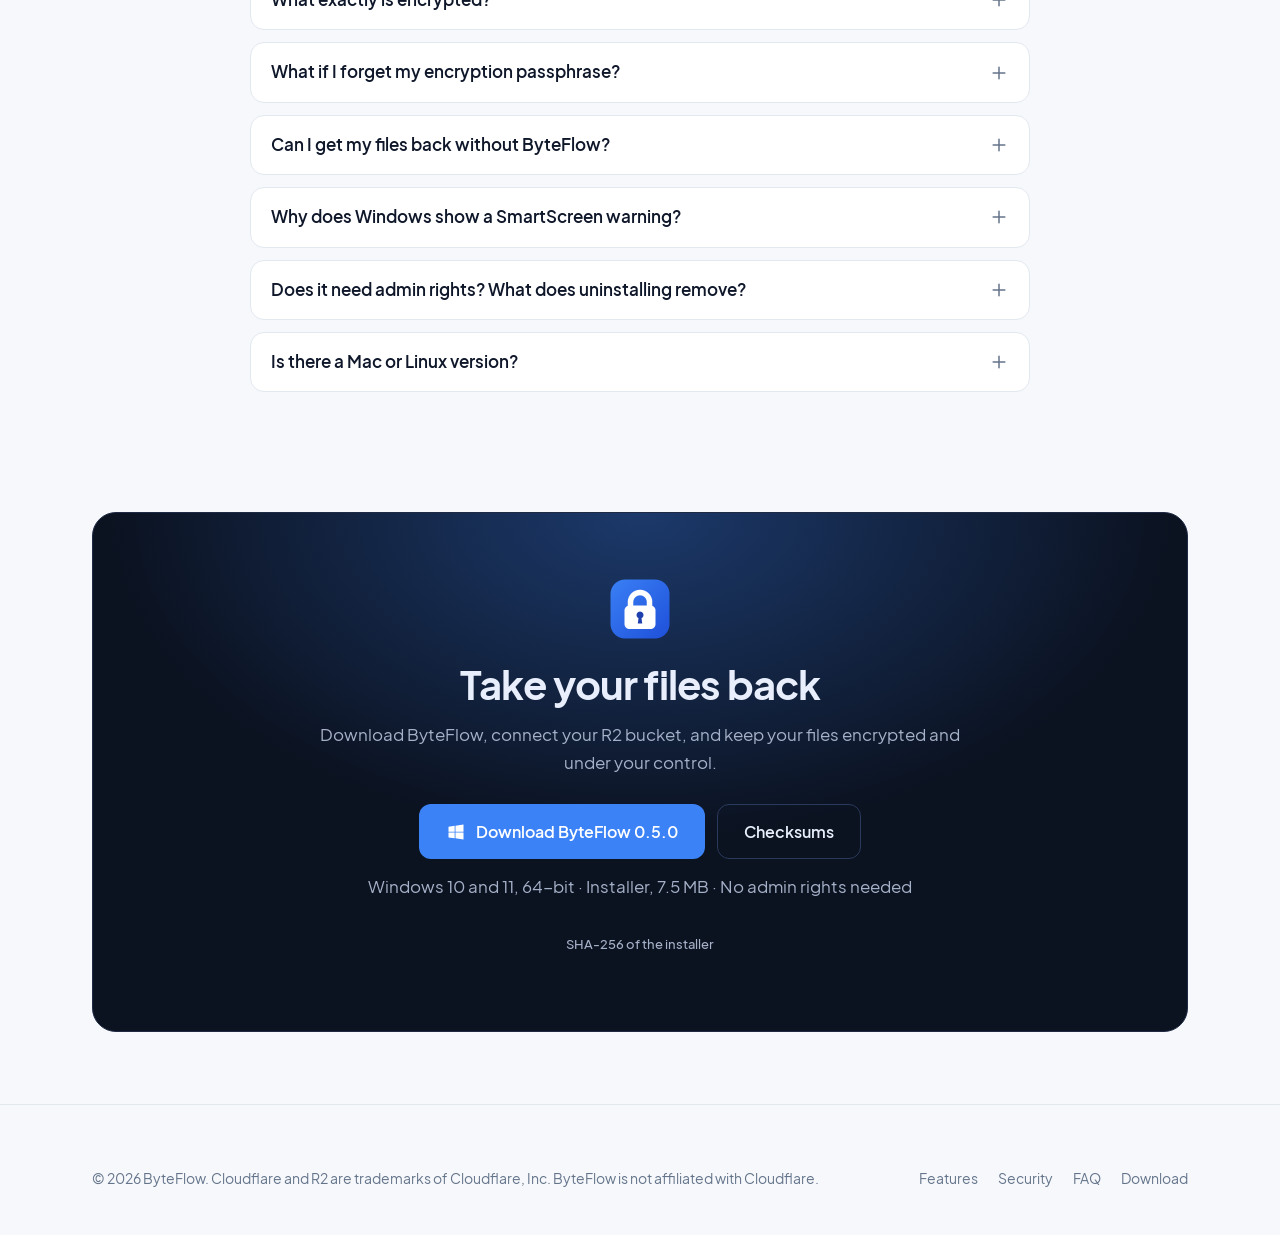
==== commit 55f0e607: "Release 0.5.0: publish installer and update manifest on the site The site links ByteFlow-Setup-0.5.0" ====
--- a/site/index.html
+++ b/site/index.html
@@ -72,10 +72,10 @@
       <h1>Your files. Your bucket. <span class="accent">Your keys.</span></h1>
       <p class="lede">ByteFlow turns your own Cloudflare R2 bucket into a private file vault for Windows. Browse, preview, upload and share your files, and encrypt them with AES-256-GCM before they ever leave your computer.</p>
       <div class="hero-ctas">
-        <a class="btn btn-primary btn-lg" href="download/ByteFlow-Setup-0.4.0-windows-x64.exe" download><svg class="icon" aria-hidden="true"><use href="#i-windows"/></svg>Download for Windows</a>
+        <a class="btn btn-primary btn-lg" href="download/ByteFlow-Setup-0.5.0-windows-x64.exe" download><svg class="icon" aria-hidden="true"><use href="#i-windows"/></svg>Download for Windows</a>
         <a class="btn btn-ghost btn-lg" href="#how">How it works</a>
       </div>
-      <p class="hero-meta">Version 0.4.0 · Windows 10 and 11 (64-bit) · 7.6 MB · No account needed</p>
+      <p class="hero-meta">Version 0.5.0 · Windows 10 and 11 (64-bit) · 7.3 MB · No account needed</p>
 
       <div class="shot">
         <div class="shot-bar" aria-hidden="true"><span></span><span></span><span></span><em>ByteFlow</em></div>
@@ -361,13 +361,13 @@
         <h2>Take your files back</h2>
         <p>Download ByteFlow, connect your R2 bucket, and keep your files encrypted and under your control.</p>
         <div class="hero-ctas">
-          <a class="btn btn-primary btn-lg" href="download/ByteFlow-Setup-0.4.0-windows-x64.exe" download><svg class="icon" aria-hidden="true"><use href="#i-windows"/></svg>Download ByteFlow 0.4.0</a>
+          <a class="btn btn-primary btn-lg" href="download/ByteFlow-Setup-0.5.0-windows-x64.exe" download><svg class="icon" aria-hidden="true"><use href="#i-windows"/></svg>Download ByteFlow 0.5.0</a>
           <a class="btn btn-ghost btn-lg" href="download/SHA256SUMS.txt">Checksums</a>
         </div>
         <p class="dl-meta">Windows 10 and 11, 64-bit · Installer, 7.5 MB · No admin rights needed</p>
         <details class="checksum">
           <summary>SHA-256 of the installer</summary>
-          <code>45bd2be037f70ea9deebe43a3c27e24ab849761ff6057f97d3b3a091e8376638</code>
+          <code>9e9f8849d5eaf1cfa07caff0e0c69dd6f66dbeb4bf68cb8700c42b698f5dc3f4</code>
         </details>
       </div>
     </div>
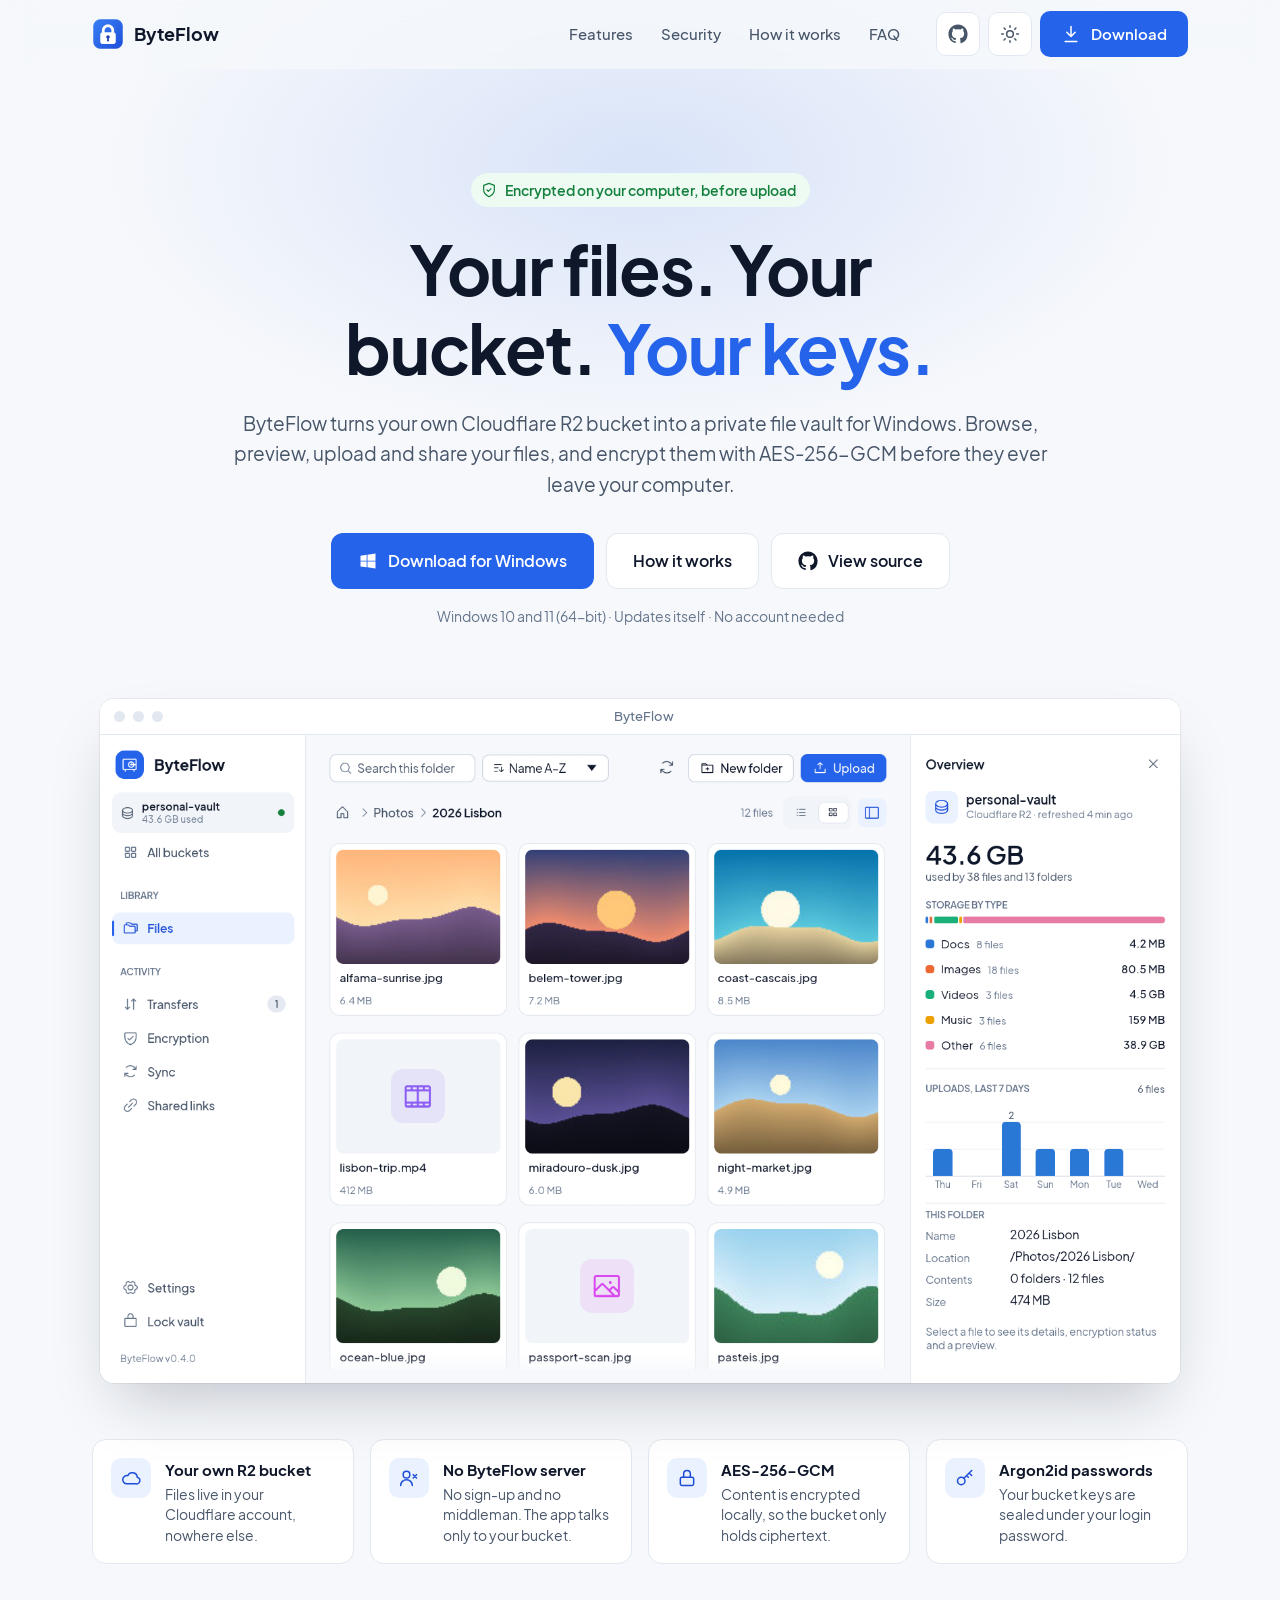
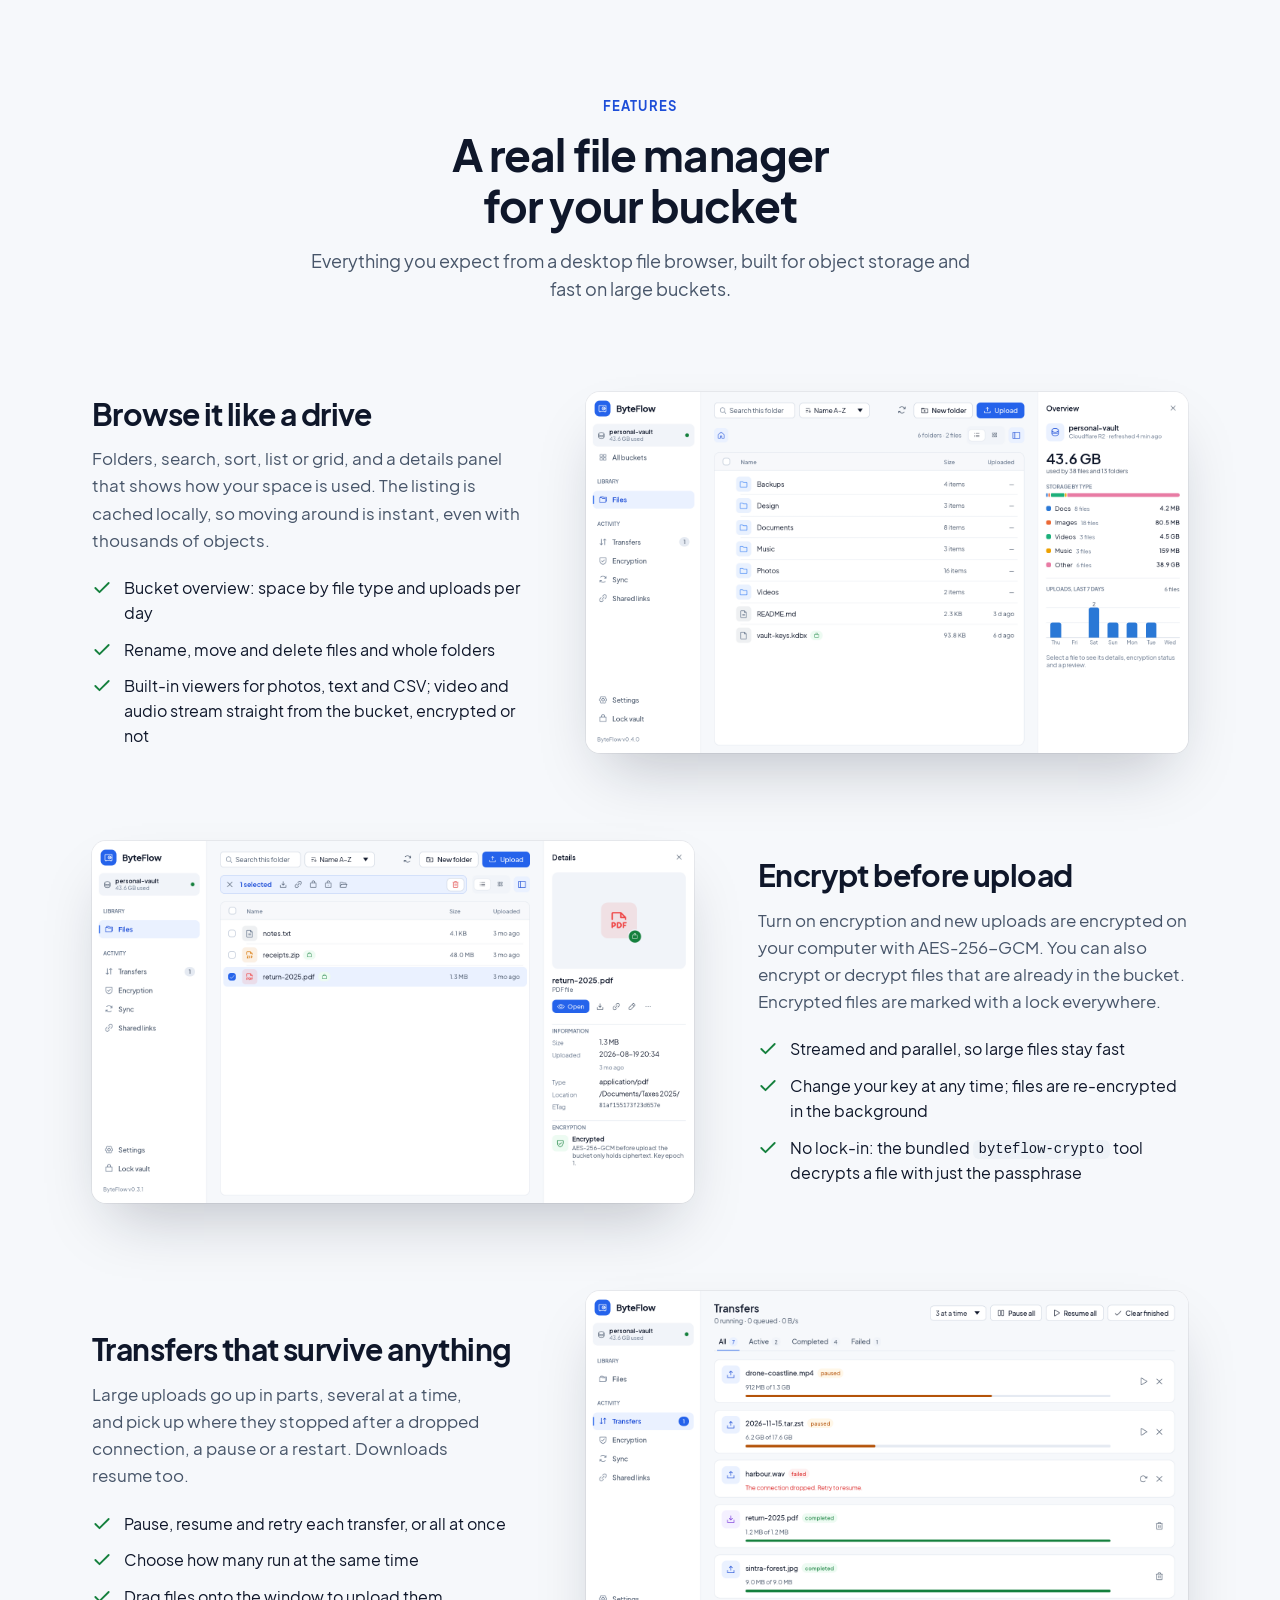
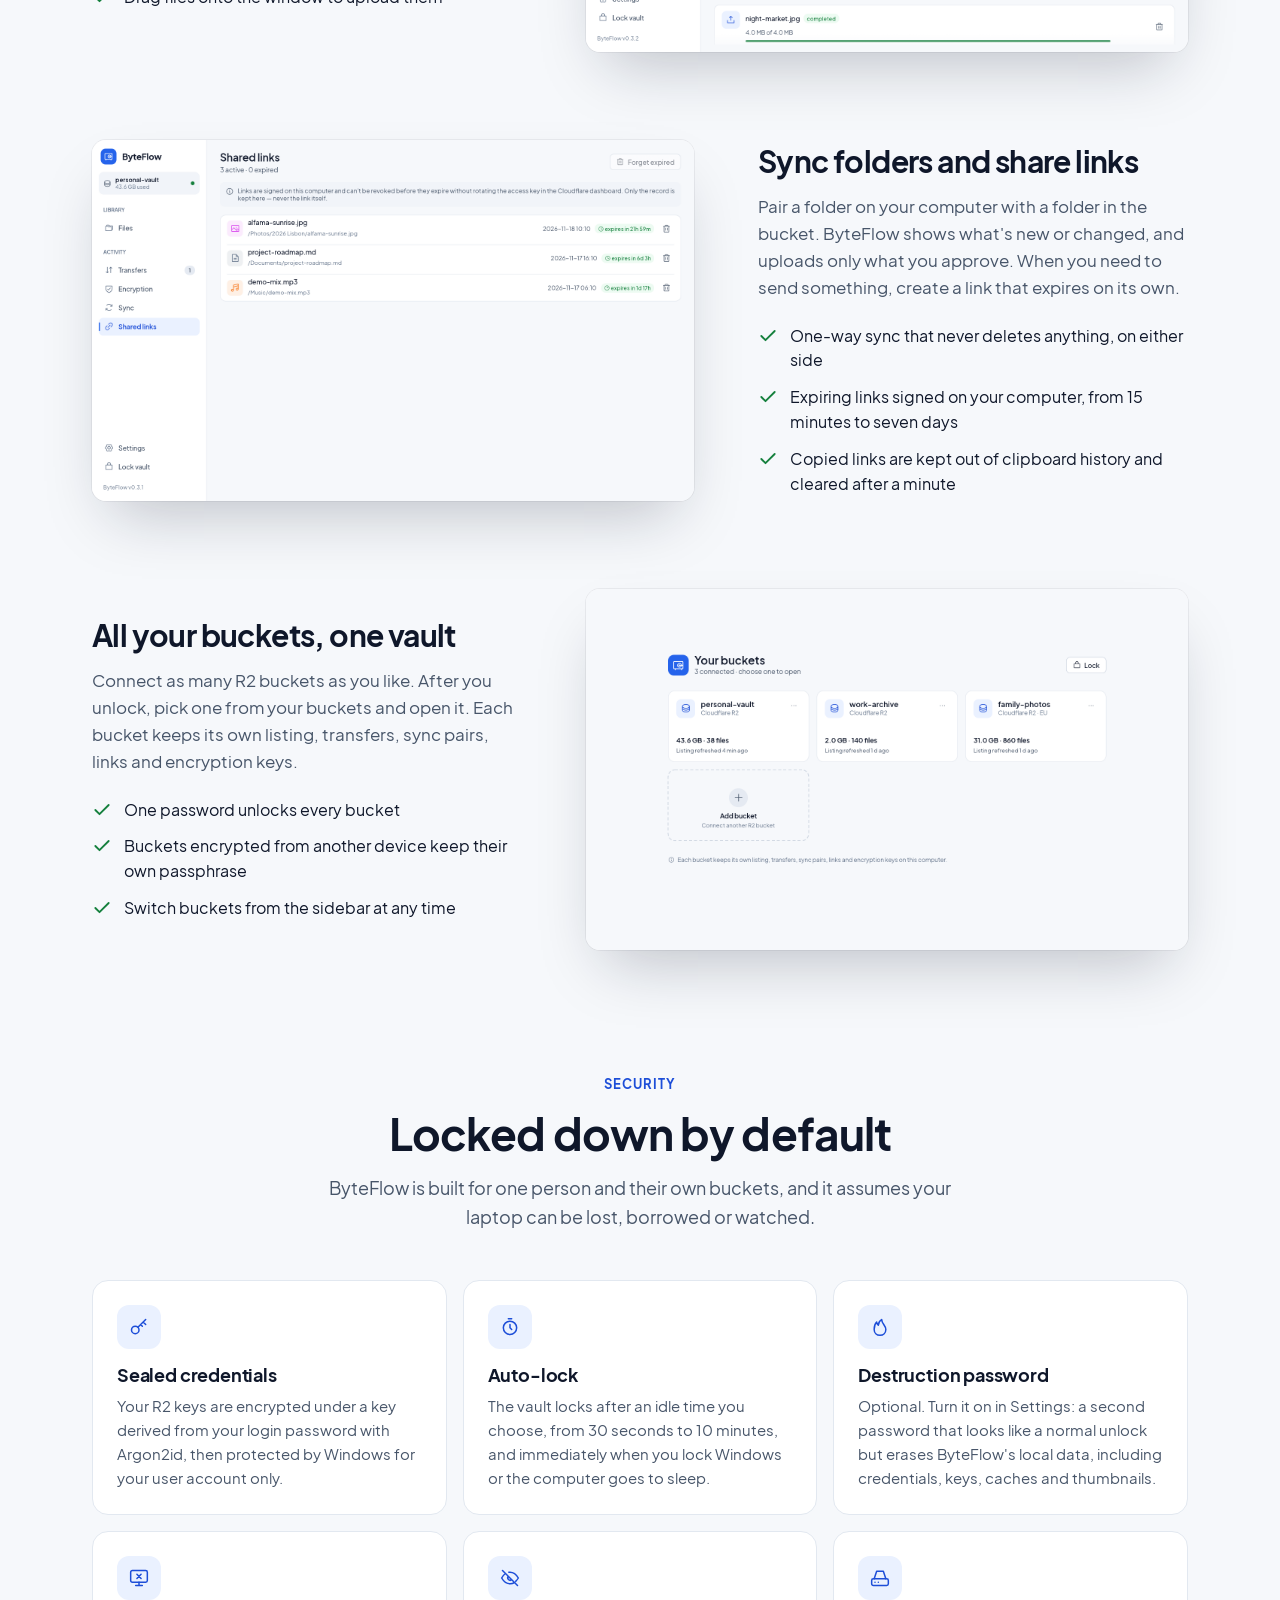
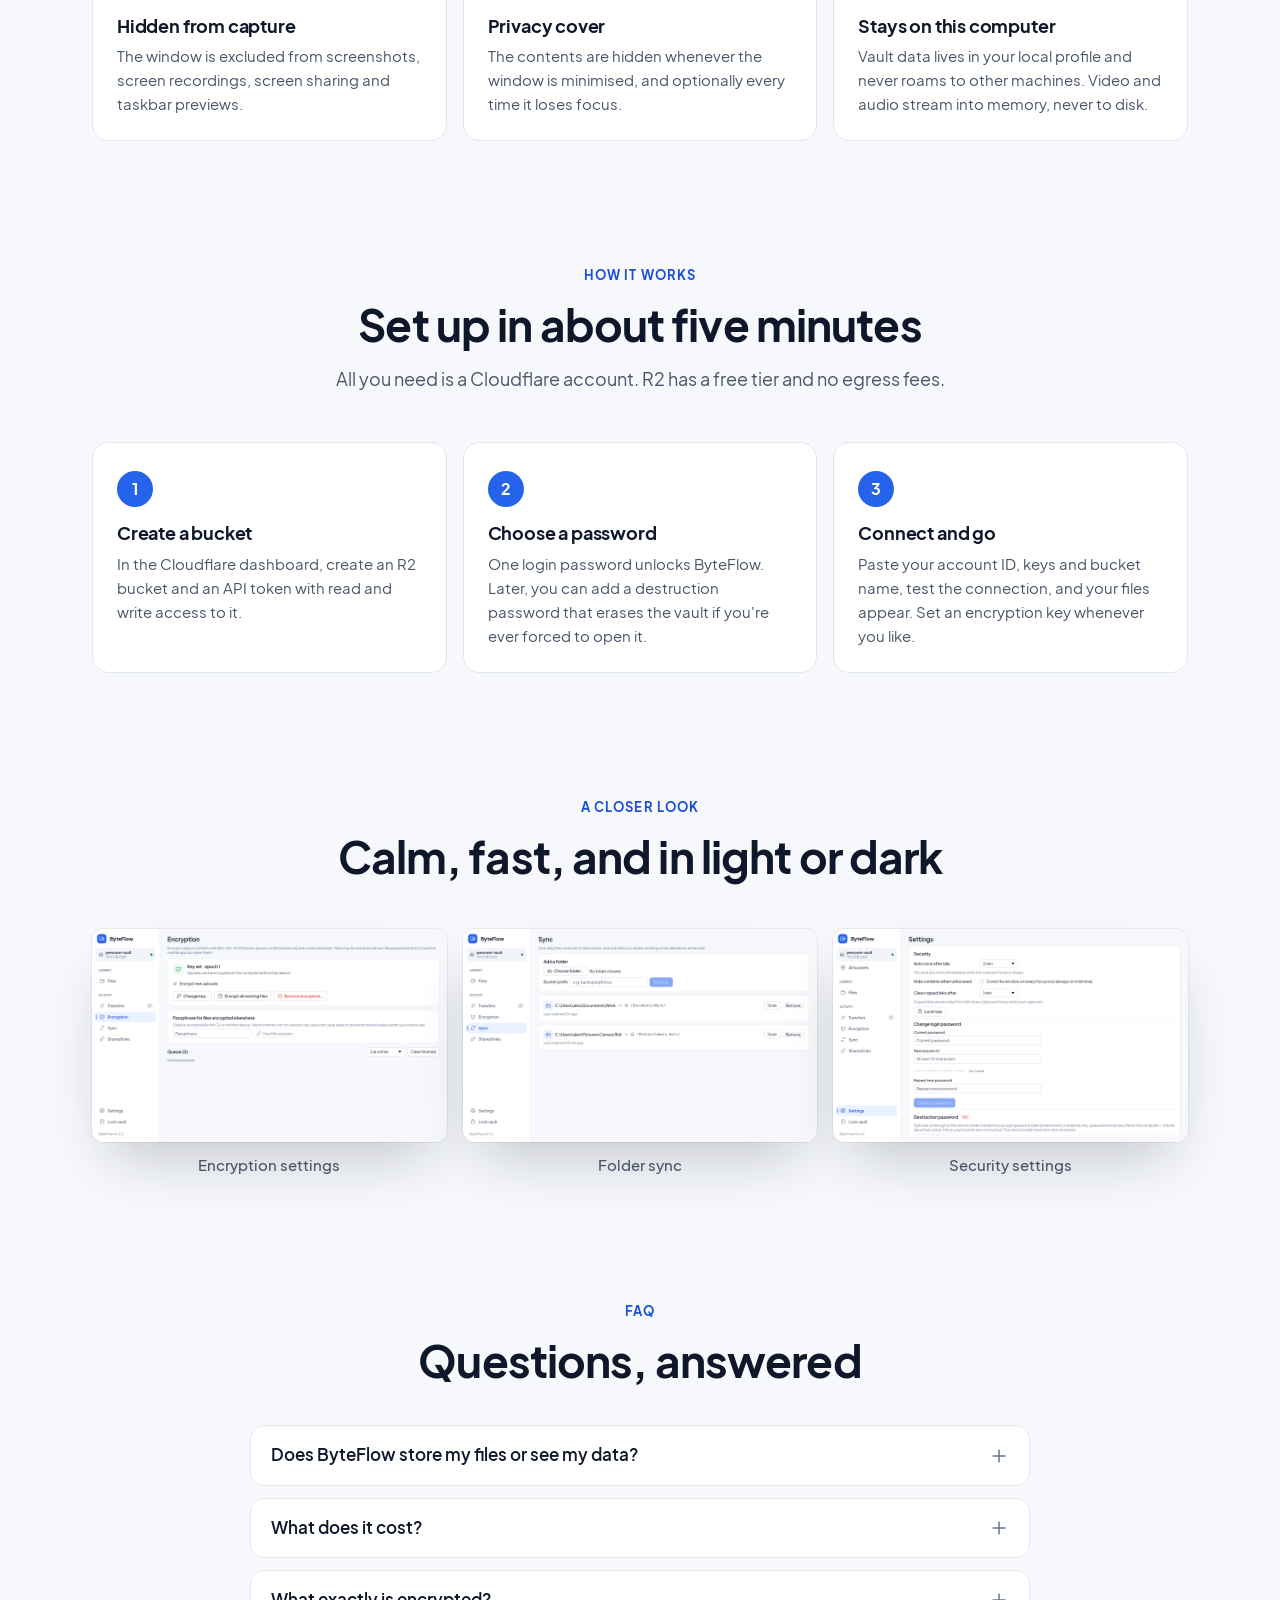
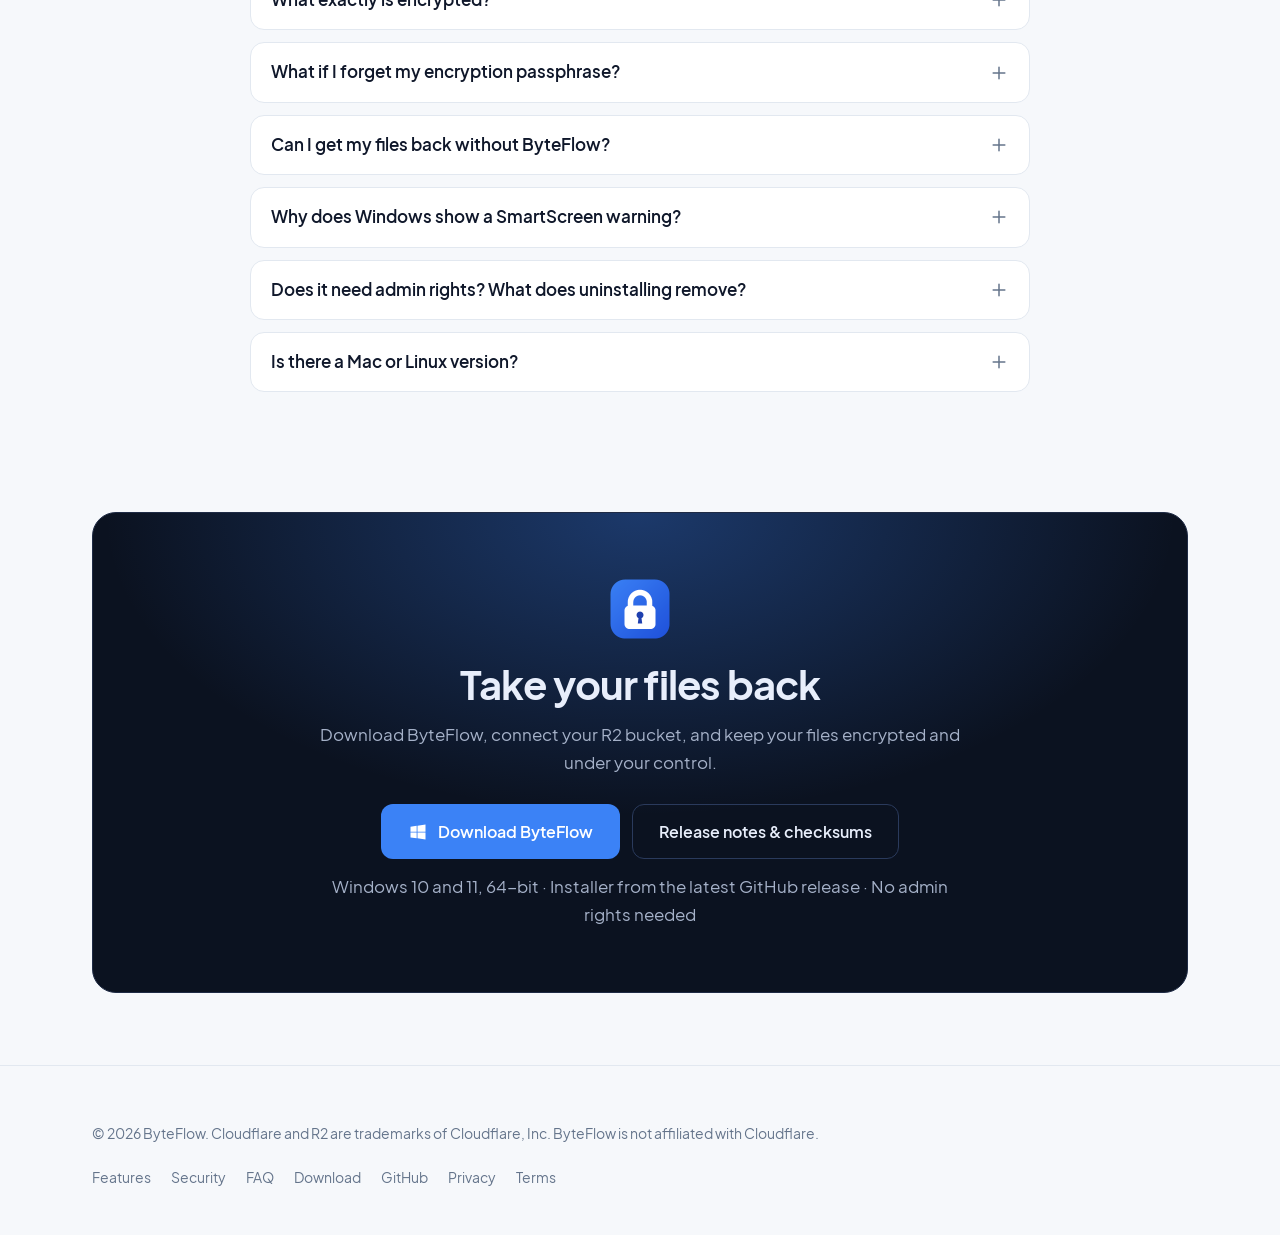
==== commit 2fadac12: "Keep Inter, link GitHub releases, add privacy and terms pages - Inter is the UI font: Plus Jakarta S" ====
--- a/site/index.html
+++ b/site/index.html
@@ -41,6 +41,7 @@
   <symbol id="i-terminal" viewBox="0 0 24 24"><path d="m4 17 6-6-6-6M12 19h8"/></symbol>
   <symbol id="i-sun" viewBox="0 0 24 24"><circle cx="12" cy="12" r="4"/><path d="M12 2v2M12 20v2M4.9 4.9l1.4 1.4M17.7 17.7l1.4 1.4M2 12h2M20 12h2M4.9 19.1l1.4-1.4M17.7 6.3l1.4-1.4"/></symbol>
   <symbol id="i-moon" viewBox="0 0 24 24"><path d="M21 12.8A9 9 0 1 1 11.2 3a7 7 0 0 0 9.8 9.8z"/></symbol>
+  <symbol id="i-github" viewBox="0 0 24 24"><path fill="currentColor" stroke="none" d="M12 .5C5.65.5.5 5.65.5 12a11.5 11.5 0 0 0 7.86 10.92c.58.1.79-.25.79-.56v-2c-3.2.7-3.87-1.37-3.87-1.37-.52-1.33-1.28-1.69-1.28-1.69-1.05-.72.08-.7.08-.7 1.16.08 1.77 1.19 1.77 1.19 1.03 1.77 2.7 1.26 3.36.96.1-.75.4-1.26.73-1.55-2.56-.29-5.25-1.28-5.25-5.68 0-1.26.45-2.28 1.19-3.09-.12-.29-.52-1.46.11-3.05 0 0 .97-.31 3.17 1.18a11 11 0 0 1 5.77 0c2.2-1.49 3.17-1.18 3.17-1.18.63 1.59.23 2.76.11 3.05.74.81 1.19 1.83 1.19 3.09 0 4.41-2.7 5.38-5.27 5.67.41.36.78 1.06.78 2.14v3.17c0 .31.21.67.8.56A11.5 11.5 0 0 0 23.5 12C23.5 5.65 18.35.5 12 .5z"/></symbol>
   <symbol id="i-windows" viewBox="0 0 24 24"><path fill="currentColor" stroke="none" d="M3 5.6 10.4 4.6v7H3zM11.4 4.4 21 3v8.6h-9.6zM3 12.6h7.4v7L3 18.5zM11.4 12.6H21V21l-9.6-1.4z"/></symbol>
 </svg>
 
@@ -56,6 +57,7 @@
       </ul>
     </nav>
     <div class="nav-actions">
+      <a class="theme-btn" href="https://github.com/ismailian/ByteFlow" rel="noopener" aria-label="ByteFlow on GitHub" title="Source code on GitHub"><svg class="icon" aria-hidden="true"><use href="#i-github"/></svg></a>
       <button class="theme-btn" type="button" id="theme-toggle" aria-label="Switch between light and dark theme">
         <svg class="icon sun" aria-hidden="true"><use href="#i-sun"/></svg>
         <svg class="icon moon" aria-hidden="true"><use href="#i-moon"/></svg>
@@ -72,10 +74,11 @@
       <h1>Your files. Your bucket. <span class="accent">Your keys.</span></h1>
       <p class="lede">ByteFlow turns your own Cloudflare R2 bucket into a private file vault for Windows. Browse, preview, upload and share your files, and encrypt them with AES-256-GCM before they ever leave your computer.</p>
       <div class="hero-ctas">
-        <a class="btn btn-primary btn-lg" href="download/ByteFlow-Setup-0.5.0-windows-x64.exe" download><svg class="icon" aria-hidden="true"><use href="#i-windows"/></svg>Download for Windows</a>
+        <a class="btn btn-primary btn-lg" href="https://github.com/ismailian/ByteFlow/releases/latest" rel="noopener"><svg class="icon" aria-hidden="true"><use href="#i-windows"/></svg>Download for Windows</a>
         <a class="btn btn-ghost btn-lg" href="#how">How it works</a>
-      </div>
-      <p class="hero-meta">Version 0.5.0 · Windows 10 and 11 (64-bit) · 7.3 MB · No account needed</p>
+        <a class="btn btn-ghost btn-lg" href="https://github.com/ismailian/ByteFlow" rel="noopener"><svg class="icon" aria-hidden="true"><use href="#i-github"/></svg>View source</a>
+      </div>
+      <p class="hero-meta">Windows 10 and 11 (64-bit) · Updates itself · No account needed</p>
 
       <div class="shot">
         <div class="shot-bar" aria-hidden="true"><span></span><span></span><span></span><em>ByteFlow</em></div>
@@ -340,11 +343,11 @@
         </details>
         <details>
           <summary>Why does Windows show a SmartScreen warning?<svg class="icon" aria-hidden="true"><use href="#i-plus"/></svg></summary>
-          <div><p>The installer isn't code-signed yet, so Windows warns about it the first time. Choose "More info", then "Run anyway". You can check the download against its SHA-256 checksum below.</p></div>
+          <div><p>The installer isn't code-signed yet, so Windows warns about it the first time. Choose "More info", then "Run anyway". You can check the download against the SHA-256 checksums on the release page.</p></div>
         </details>
         <details>
           <summary>Does it need admin rights? What does uninstalling remove?<svg class="icon" aria-hidden="true"><use href="#i-plus"/></svg></summary>
-          <div><p>No admin rights are needed: ByteFlow installs for your user by default, and offers an all-users install. Uninstalling removes the program but keeps your vault, so a reinstall picks up where you left off. To erase the vault, use Settings → Danger zone.</p></div>
+          <div><p>No admin rights are needed: ByteFlow installs for your user only. Uninstalling removes the program but keeps your vault, so a reinstall picks up where you left off. To erase the vault, use Settings → Danger zone.</p></div>
         </details>
         <details>
           <summary>Is there a Mac or Linux version?<svg class="icon" aria-hidden="true"><use href="#i-plus"/></svg></summary>
@@ -361,14 +364,10 @@
         <h2>Take your files back</h2>
         <p>Download ByteFlow, connect your R2 bucket, and keep your files encrypted and under your control.</p>
         <div class="hero-ctas">
-          <a class="btn btn-primary btn-lg" href="download/ByteFlow-Setup-0.5.0-windows-x64.exe" download><svg class="icon" aria-hidden="true"><use href="#i-windows"/></svg>Download ByteFlow 0.5.0</a>
-          <a class="btn btn-ghost btn-lg" href="download/SHA256SUMS.txt">Checksums</a>
-        </div>
-        <p class="dl-meta">Windows 10 and 11, 64-bit · Installer, 7.5 MB · No admin rights needed</p>
-        <details class="checksum">
-          <summary>SHA-256 of the installer</summary>
-          <code>9e9f8849d5eaf1cfa07caff0e0c69dd6f66dbeb4bf68cb8700c42b698f5dc3f4</code>
-        </details>
+          <a class="btn btn-primary btn-lg" href="https://github.com/ismailian/ByteFlow/releases/latest" rel="noopener"><svg class="icon" aria-hidden="true"><use href="#i-windows"/></svg>Download ByteFlow</a>
+          <a class="btn btn-ghost btn-lg" href="https://github.com/ismailian/ByteFlow/releases/latest" rel="noopener">Release notes &amp; checksums</a>
+        </div>
+        <p class="dl-meta">Windows 10 and 11, 64-bit · Installer from the latest GitHub release · No admin rights needed</p>
       </div>
     </div>
   </section>
@@ -382,6 +381,9 @@
       <a href="#security">Security</a>
       <a href="#faq">FAQ</a>
       <a href="#download">Download</a>
+      <a href="https://github.com/ismailian/ByteFlow" rel="noopener">GitHub</a>
+      <a href="/privacy.html">Privacy</a>
+      <a href="/terms.html">Terms</a>
     </nav>
   </div>
 </footer>
--- a/site/styles.css
+++ b/site/styles.css
@@ -297,3 +297,17 @@
 .notfound { min-height: 100vh; display: grid; place-items: center; padding: 24px 0; }
 .notfound h1 { max-width: none; font-size: clamp(32px, 5vw, 48px); }
 .nf-icon { margin: 0 auto; border-radius: 16px; }
+
+/* Legal pages (privacy, terms) */
+.legal { padding: 56px 0 80px; }
+.legal article { max-width: 720px; }
+.legal h1 { font-size: clamp(32px, 5vw, 44px); }
+.legal .legal-updated { margin: 8px 0 28px; color: var(--text-muted); font-size: 14px; }
+.legal .lede { margin-bottom: 8px; }
+.legal h2 { font-size: 22px; margin: 36px 0 12px; }
+.legal p, .legal li { color: var(--text-muted); font-size: 16px; line-height: 1.65; }
+.legal p { margin: 0 0 14px; }
+.legal ul { padding-left: 20px; margin: 0; }
+.legal li { margin-bottom: 10px; }
+.legal strong { color: var(--text); }
+.legal code { font-size: 0.9em; overflow-wrap: anywhere; }
